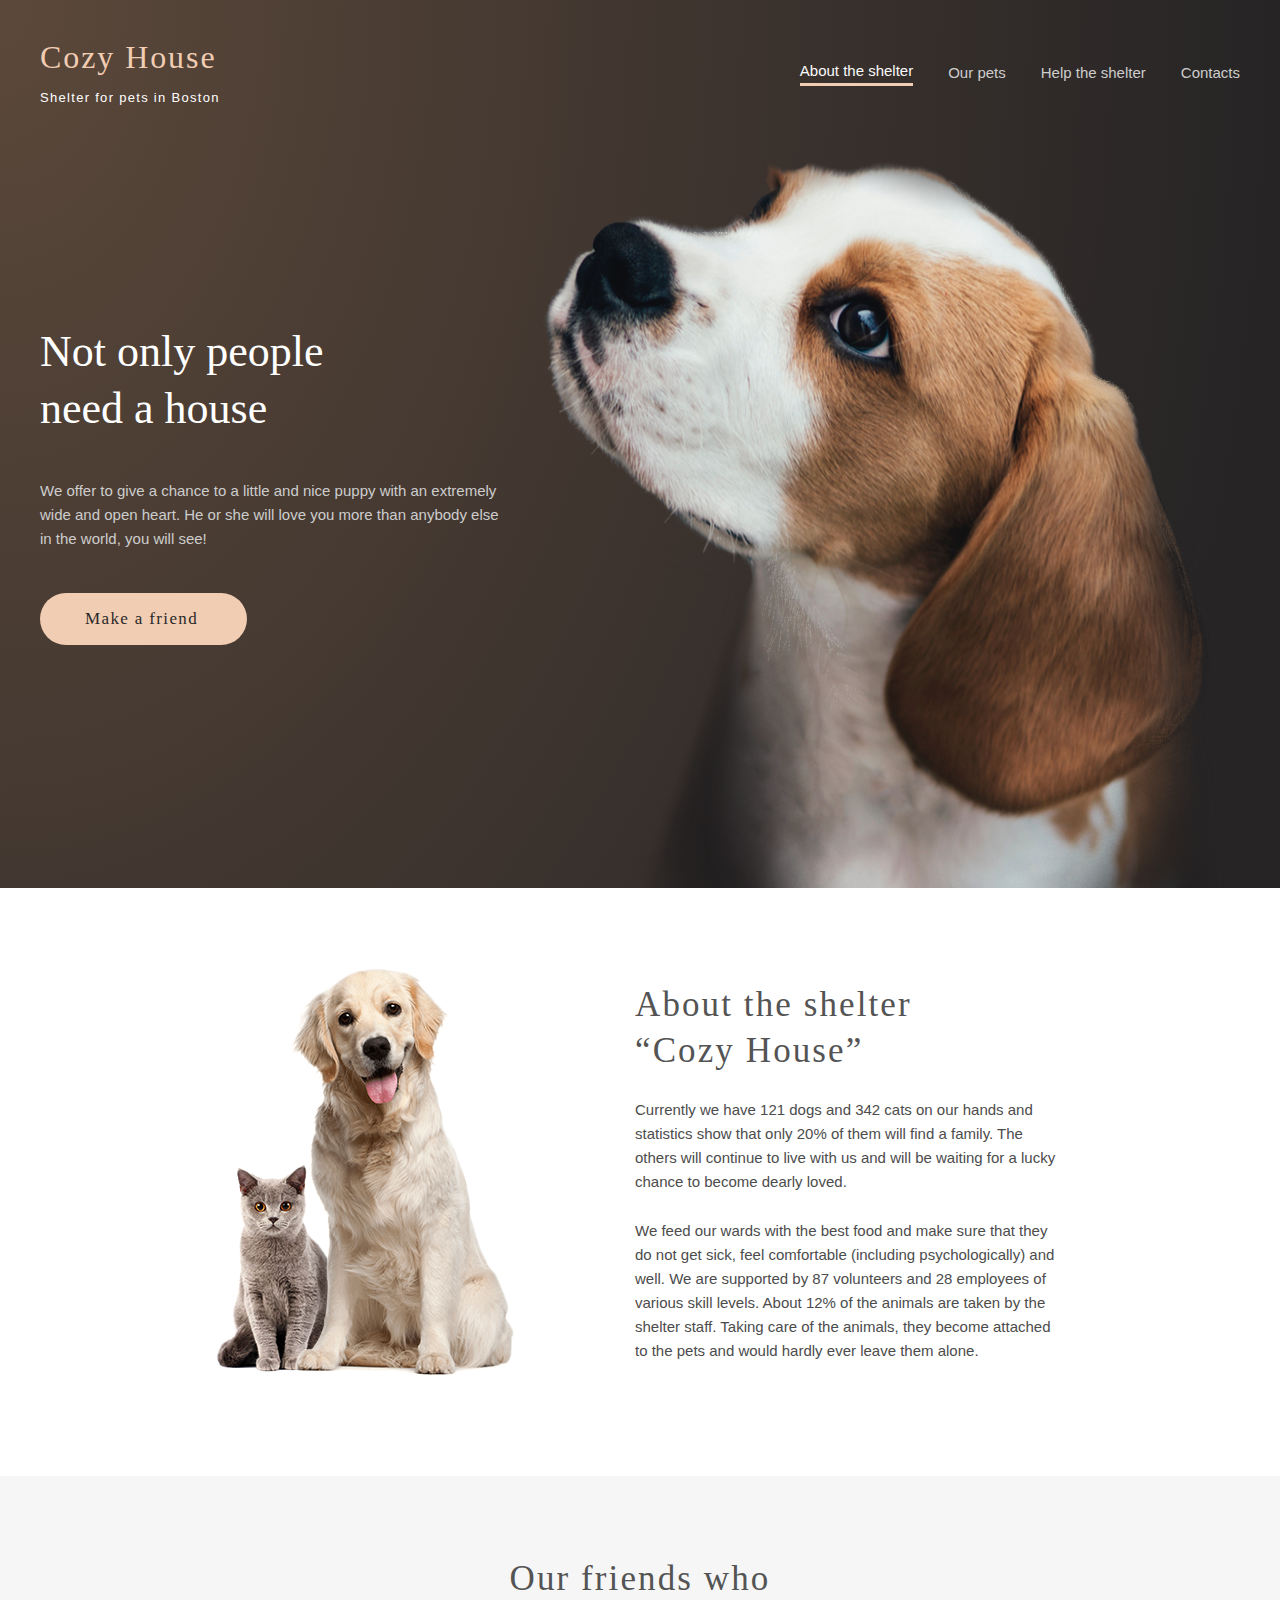
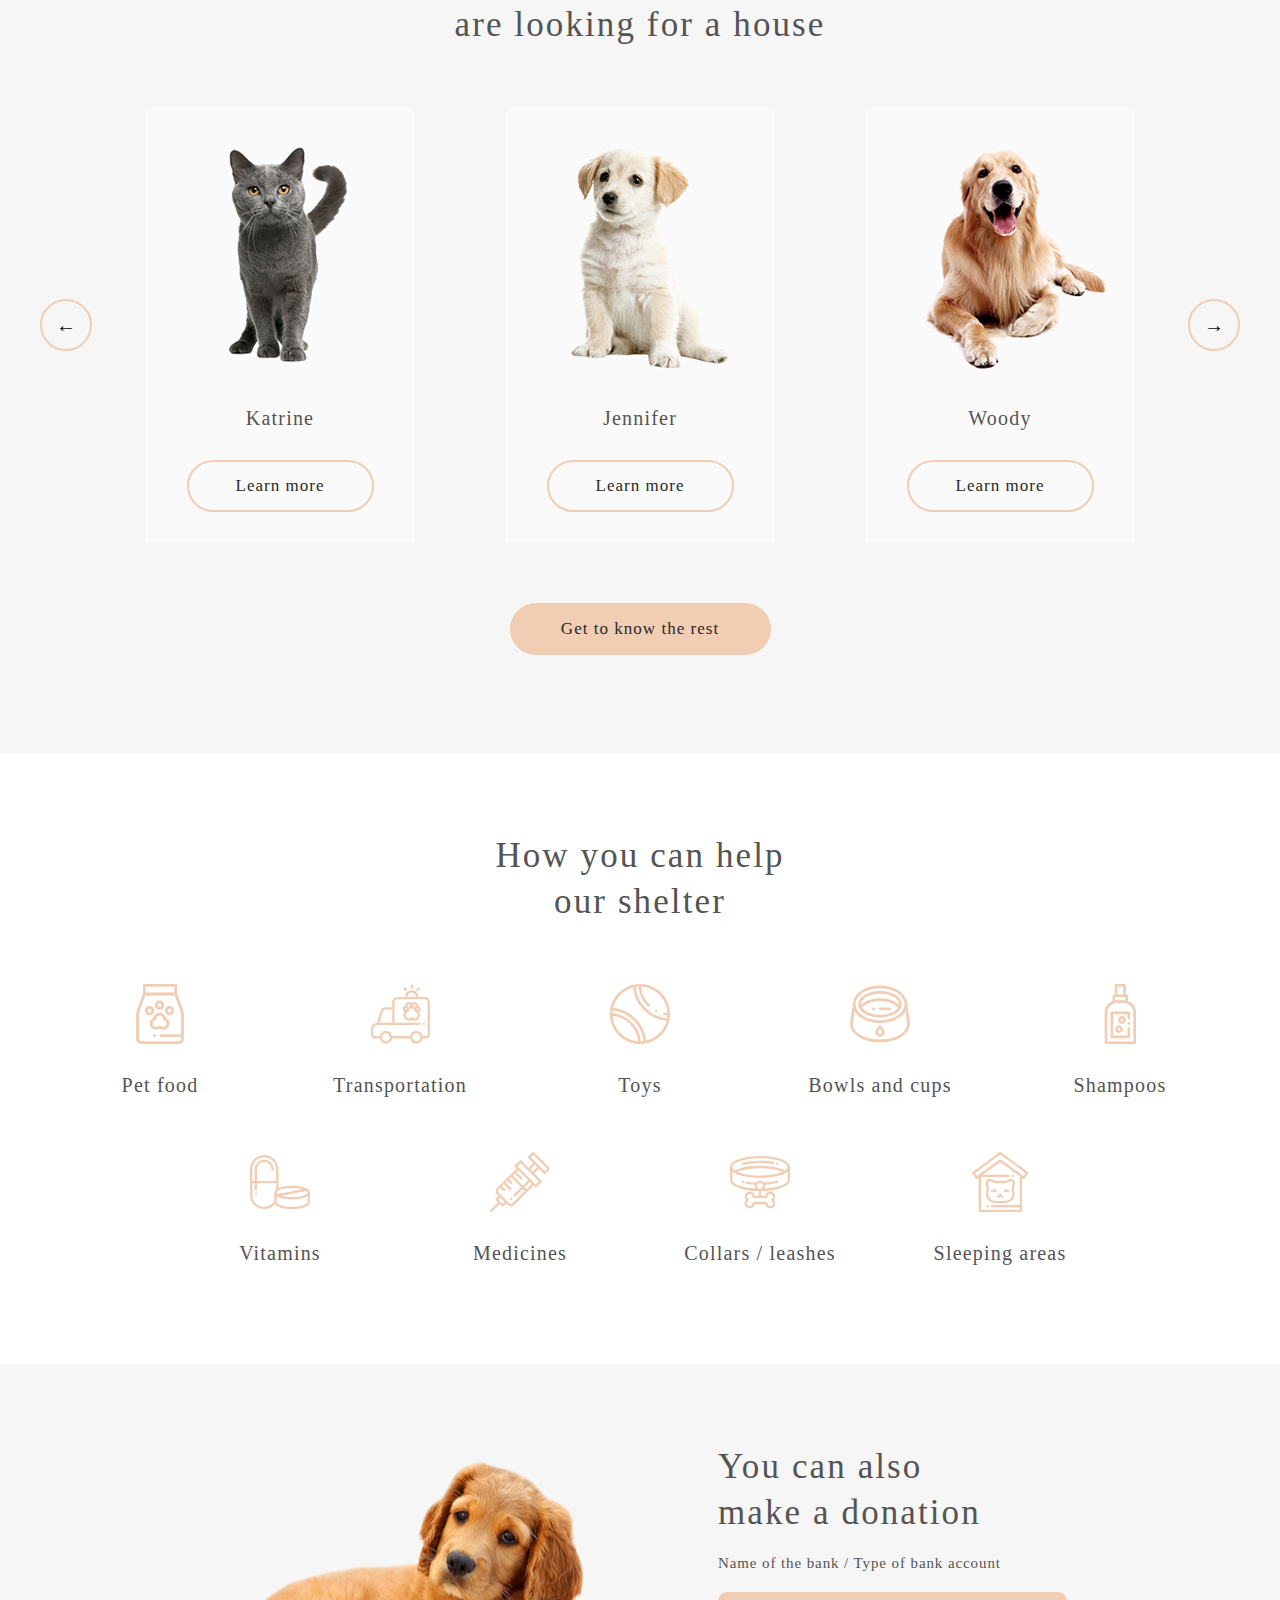
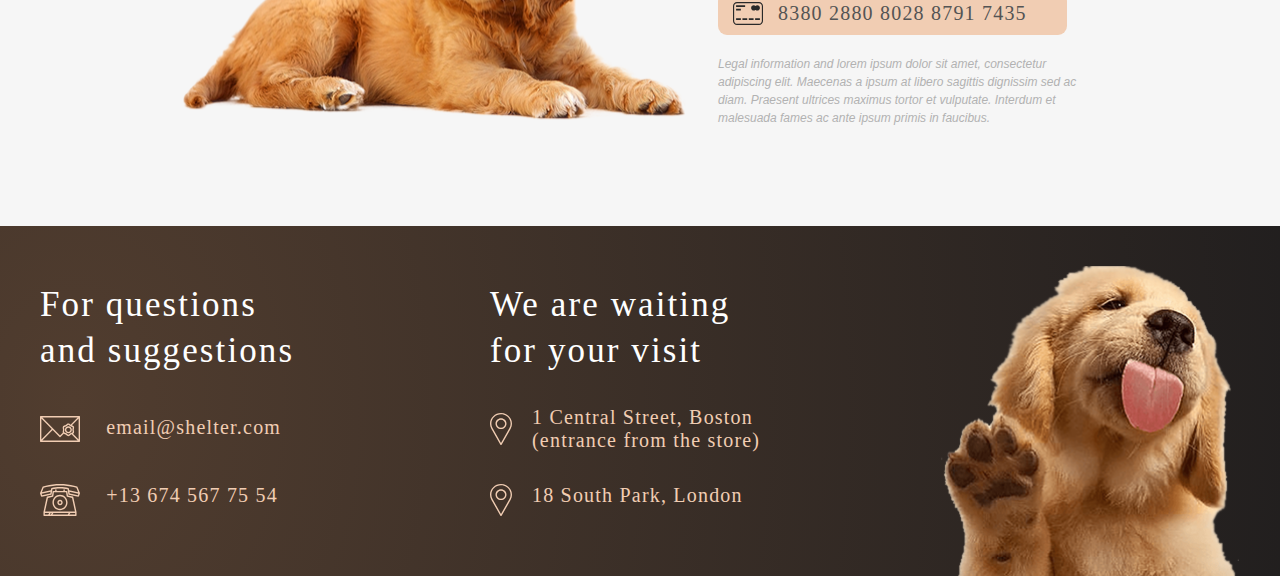
==== shelter/pages/main/index.html @ c286dc59 "init: start shelter task" ====
<!DOCTYPE html>
<html lang="en">
<head>
    <meta charset="UTF-8">
    <meta http-equiv="X-UA-Compatible" content="IE=edge">
    <meta name="viewport" content="width=device-width, initial-scale=1.0">
    <link rel="stylesheet" href="style.css">
    <title>Cozy House</title>
</head>
<body>
    <header>
        <div class="wrapper">
            <div id="logo">
                <h1>Cozy House</h1>
                <sub>Shelter for pets in Boston</sub>
            </div>
            <nav>
                <a href="#">About the shelter</a>
                <a href="../ourpets/index.html">Our pets</a>
                <a href="#helping">Help the shelter</a>
                <a href="#footer">Contacts</a>
            </nav>
        </div>
    </header>
    <main>
        
            <article class="start-screen"><div class="wrapper">
                <div class="info">
                    <h2>Not only people need a house</h2>
                    <p>We offer to give a chance to a little and nice puppy with an extremely wide and open heart. 
                        He or she will love you more than anybody else in the world, you will see!</p>
                    <a href="#our-friends"><button >Make a friend</button></a>
                </div>
                <img src="../../assets/img/start-screen-puppy.svg" alt="puppy" width="698" height="728">
            </div>
            </article>

            <article class="about">
                <div class="wrapper">
                    <img src="../../assets/img/about-pets.svg" alt="" width="300" height="408">
                    <div class="info">
                        
                        <h2>About the shelter “Cozy House”</h2>
                        <p>Currently we have 121 dogs and 342 cats on our hands and statistics show that only 20% of them will find a family.
                        The others will continue to live with us and will be waiting for a lucky chance to become dearly loved.
                        </p>
                        <p>We feed our wards with the best food and make sure that they do not get sick, feel comfortable 
                            (including psychologically) and well. We are supported by 87 volunteers and 28 employees of various skill levels.
                            About 12% of the animals are taken by the shelter staff. 
                            Taking care of the animals, they become attached to the pets and would hardly ever leave them alone.
                        </p>
                    </div>
                </div>
            </article>

            <article class="pets" id="our-friends">
                <div class="wrapper">
                    <h2>Our friends who </br> are looking for a house</h2>
                    <div class="slider">
                        <div class="arrow">
                            &#8592;
                        </div>
                        <div class="cards">
                            <figure>
                                <img src="../../assets/img/pets-katrine.svg" alt="" width="270" height="270">
                                <figcaption>
                                    Katrine
                                    
                                </figcaption>
                                <button>Learn more</button>
                            </figure>
                            <figure>
                                <img src="../../assets/img/pets-jennifer.svg" alt="" width="270" height="270">
                                <figcaption>
                                    Jennifer
                                    
                                </figcaption>
                                <button>Learn more</button>
                            </figure>
                            <figure>
                                <img src="../../assets/img/pets-woody.svg" alt="" width="270" height="270">
                                <figcaption>
                                    Woody
                                   
                                </figcaption>
                                <button>Learn more</button>
                            </figure>
                        </div>
                        <div class="arrow">
                            &#8594;
                        </div>
                    </div>
                    <a href="../ourpets/index.html"> <button id="pets-button">Get to know the rest</button> </a>
                </div>
            </article>

            <article class="help" id="helping">
                <div class="wrapper">
                    <h2>How you can help our shelter</h2>
                    <div class="help-list">
                        <figure>
                            <img src="../../assets/img/Vector.svg" alt="" width="60" height="60">
                            <figcaption>Pet food</figcaption>
                        </figure>
                        <figure>
                            <img src="../../assets/img/transportation.svg" alt="" width="60" height="60">
                            <figcaption>Transportation</figcaption>
                        </figure>
                        <figure>
                            <img src="../../assets/img/toys.svg" alt="" width="60" height="60">
                            <figcaption>Toys</figcaption>
                        </figure>
                        <figure>
                            <img src="../../assets/img/bowls-and-cups.svg" alt="" width="60" height="60">
                            <figcaption>Bowls and cups</figcaption>
                        </figure>
                        <figure>
                            <img src="../../assets/img/shampoos.svg" alt="" width="60" height="60">
                            <figcaption>Shampoos</figcaption>
                        </figure>
                        <figure>
                            <img src="../../assets/img/icon-vitamins.svg" alt="" width="60" height="60">
                            <figcaption>Vitamins</figcaption>
                        </figure>
                        <figure>
                            <img src="../../assets/img/icon-medicines.svg" alt="" width="60" height="60">
                            <figcaption>Medicines</figcaption>
                        </figure>
                        <figure>
                            <img src="../../assets/img/icon-collars-leashes.svg" alt="" width="60" height="60"> 
                            <figcaption>Collars / leashes</figcaption>
                        </figure>
                        <figure>
                            <img src="../../assets/img/icon-sleeping-area.svg" alt="" width="60" height="60">
                            <figcaption>Sleeping areas</figcaption>
                        </figure>
                    </div>
            </div>
            </article>

            <article class="donation">
                <div class="wrapper">
                    <img id="donation-dog" src="../../assets/img/donation-dog.svg" alt="">
                    <div class="info">
                        <h2>You can also </br> make a donation</h2>
                        <p class="card-info">Name of the bank / Type of bank account</p>
                        <p class="card-number"> <img src="../../assets/img/credit-card.svg" alt=""> <a href="#">8380 2880 8028 8791 7435</a></p>
                        <sub>Legal information and lorem ipsum dolor sit amet, consectetur adipiscing elit. 
                             Maecenas a ipsum at libero sagittis dignissim sed ac diam. 
                            Praesent ultrices maximus tortor et vulputate. Interdum et malesuada fames ac ante ipsum primis in faucibus.</sub>
                    </div>
                </div>
            </article>
        
        
    </main>
    <footer id="footer">
        <div class="wrapper">
            <div class="contacts">
                <h2>For questions <br> and suggestions</h2>
                <a class="email" href="mailto:elonmask@gmail.com"><img src="../../assets/img/mail.svg" alt=""> email@shelter.com</a>
                <a class="phone" href="tel:+79218888888"><img src="../../assets/img/phone.svg" alt=""> +13 674 567 75 54</a>
            </div>
            <div class="adress">
                <h2>We are waiting <br> for your visit</h2>
                <a class="adress" href="http://maps.google.com/?q=1200 Pennsylvania Ave SE, Washington, District of Columbia, 20003"><img src="../../assets/img/pin.svg" alt=""> <span> 1 Central Street, Boston (entrance from the store)</span></a>
                <a class="adress" href="http://maps.google.com/?q=1200 Pennsylvania Ave SE, Washington, District of Columbia, 20003"><img src="../../assets/img/pin.svg" alt=""> <span>18 South Park, London</span> </a>
            </div>
            <img id="footer-puppy" src="../../assets/img/footer-puppy.svg" alt="" width="300" height="310" >
        </div>
    </footer>
</body>  
</html>
---- shelter/pages/main/style.css ----
/*Обнуление*/
* {
  padding: 0;
  margin: 0;
  border: 0;
}

*, *:before, *:after {
  -moz-box-sizing: border-box;
  -webkit-box-sizing: border-box;
  box-sizing: border-box;
}

:focus, :active {
  outline: none;
}

a:focus, a:active {
  outline: none;
}

nav, footer, header, aside {
  display: block;
}

html, body {
  height: 100%;
  width: 100%;
  font-size: 100%;
  line-height: 1;
  font-size: 14px;
  -ms-text-size-adjust: 100%;
  -moz-text-size-adjust: 100%;
  -webkit-text-size-adjust: 100%;
  
}
body{
  overflow-x: hidden;
}
input, button, textarea {
  font-family: inherit;
}

input::-ms-clear {
  display: none;
}

button {
  cursor: pointer;
}

button::-moz-focus-inner {
  padding: 0;
  border: 0;
}

a, a:visited {
  text-decoration: none;
}

a:hover {
  text-decoration: none;
}

ul li {
  list-style: none;
}

img {
  vertical-align: top;
}

h1, h2, h3, h4, h5, h6 {
  font-size: inherit;
  font-weight: 400;
}

/*--------------------*/
/*/*/

header{
  position: absolute;
  height: 60px;
  margin: 40px 0 0 0;
  padding: 0;
  width: 100%;
  top: 0;

}
.wrapper{
  width: 1200px;
  margin: auto;
}

header .wrapper{
  display: flex;
  flex-direction: row;
  justify-content: space-between;
 
}

#logo{
  display: flex;
  flex-direction: column;
}

#logo h1{
  font-family: 'Georgia';
  font-style: normal;
  font-weight: 400;
  font-size: 32px;
  line-height: 110%;
  display: flex;
  align-items: center;
  letter-spacing: 0.06em;
  color: #F1CDB3;
}
#logo sub{
  font-family: 'Arial';
  font-style: normal;
  font-weight: 400;
  font-size: 13px;
  line-height: 15px;
  display: flex;
  align-items: center;
  letter-spacing: 0.1em;
  color: #FFFFFF;
  margin:15px 0 0 0;
}

nav{
  display: flex;
  flex-direction: row;
  align-items: center;
}
nav a{
  font-family: 'Arial';
  font-style: normal;
  font-weight: 400;
  font-size: 15px;
  line-height: 160%;
  color: #CDCDCD;
  margin-left: 35px;
}
nav a:hover{
  color: #FAFAFA;
  border-bottom: #F1CDB3 3px solid;
}

nav a:first-child{
  color: #FAFAFA;
  border-bottom: #F1CDB3 3px solid;
}

.start-screen{
  background-image: url('./img/start-screen-gradient-background.svg');
  background: url(noise_lines_transparent@2X.png), radial-gradient(100% 215.42% at 0% 0%, #5B483A 0%, #262425 100%) /* warning: gradient uses a rotation that is not supported by CSS and may not behave as expected */, #211F20;

  background-size: cover;
  height: 100%;
  padding-top: 160px;
}
.start-screen .wrapper{

  display: flex;
  flex-direction: row;
  justify-content: space-between;
  flex-wrap: nowrap;
}

.start-screen .info{
  margin-top: 163px;
}

.start-screen .info h2{
  width: 310px;
  font-family: 'Georgia';
  font-size: 44px;
  line-height: 130%;
  display: flex;
  align-items: center;
  color: #FFFFFF;
}

.start-screen .info p{
  width: 460px;
  font-family: 'Arial';
  font-size: 15px;
  line-height: 160%;
  display: flex;
  align-items: center;
  color: #CDCDCD;
  margin: 42px 0;
}
.start-screen .info button{
  display: flex;
  align-items: center;
  padding: 15px 45px;
  width: 207px;
  height: 52px;
  background: #F1CDB3;
  border-radius: 100px;
  font-size: 17px;
  line-height: 130%;
  letter-spacing: 0.08em;
  color: #292929;
}

.start-screen .info button:hover{
  background-color: #FDDCC4;
}
.about{
height: 588px;
}
.about .wrapper{
display: flex;
flex-direction: row;
justify-content: space-between;
}

.about .wrapper img{
margin: 80px 0 0 175px;
}
.about .wrapper .info{
margin: 94px  175px 0 0;
}

.about .wrapper .info h2{
max-width: 370px;
font-family: 'Georgia';
font-size: 35px;
line-height: 130%;
display: flex;
align-items: center;
letter-spacing: 0.06em;
color: #545454;
}

.about .wrapper .info p{
max-width: 430px;
font-family: 'Arial';
font-size: 15px;
line-height: 160%;
color: #4C4C4C;
margin: 25px 0;
font-style: normal;
font-weight: 400;
}

.pets{
height: 877px;
background: #F6F6F6;
}
.pets .wrapper{
display: flex;
flex-direction: column;
align-items: center;
}
.pets .wrapper h2{
  font-family: 'Georgia';
  font-size: 35px;
  line-height: 130%;
  text-align: center;
  letter-spacing: 0.06em;
  color: #545454;
  max-width: 400px;
  margin: 80px 0 60px 0;
}

.slider{
  width: 100%;
  display: flex;
  flex-direction: row;
  align-items: center;
  justify-content: space-between;
}
.cards{
  display: flex;
  flex-direction: row;
  align-items: center;
  justify-content: space-between;
  width: 990px;
}
.cards figure{
  width: 270px;
  height: 436px;

  display: flex;
  flex-direction: column;
  align-items: center;
  background-color: #FAFAFA;
  border-radius: 9px 9px 0px 0px;
}

.cards figure:hover > button{
  cursor: pointer;
  background-color: #FDDCC4;
}
.cards figure:hover{
  cursor: pointer;
}
.cards figure figcaption{
  font-family: 'Georgia';
  font-size: 20px;
  line-height: 23px;
  color: #545454;
  margin: 30px 0;
  letter-spacing: 0.06em;
}

.cards figure button{
  width: 187px;
  height: 52px;
  border: 2px solid #F1CDB3;
  border-radius: 26px;
  background-color: #FAFAFA;
  font-family: 'Georgia';
  font-size: 17px;
  line-height: 130%;
  color: #292929;
  letter-spacing: 0.06em;
}

.slider .arrow{
  display: flex;
  align-items: center;
  justify-content: center;
  width: 52px;
  height: 52px;
  border: 2px solid #F1CDB3;
  box-sizing: border-box;
  border-radius: 50%;
  font-size: 20px;
  font-weight: 800;
}

.slider .arrow:hover{
  cursor: pointer;
  background-color: #F1CDB3;
}
#pets-button{
font-family: 'Georgia';
font-size: 17px;
line-height: 130%;
color: #292929;
display: flex;
align-items: center;
justify-content: center;
width: 261px;
height: 52px;
background: #F1CDB3;
border-radius: 100px;
margin-top: 60px;
letter-spacing: 0.06em;
}
#pets-button:hover{
  background-color: #FDDCC4;
}
.help{
height: 611px;
}

.help .wrapper{
  display: flex;
  flex-direction: column;
  align-items: center;
}
.help .wrapper h2{
  width: 310px;
  font-family: 'Georgia';
  font-size: 35px;
  line-height: 130%;
  color: #545454;
  text-align: center;
  letter-spacing: 0.06em;
  margin: 80px 0 60px 0;
}

.help .wrapper .help-list{
  display: flex;
  flex-direction: row;
  flex-wrap: wrap;
  justify-content: center;
  width: 100%;
}
.help figure{
  width: 240px;
  font-family: 'Georgia';
  font-size: 20px;
  line-height: 115%;
  display: flex;
  flex-direction: column;
  align-items: center;
  justify-content: center;
  color: #545454;
  margin-bottom: 55px;
}
.help figcaption{
  margin-top: 30px;
  letter-spacing: 0.06em;
}


.donation{
  height: 462px;
  background: #F6F6F6;
  padding: 0 0 100px 0;
}
.donation .wrapper{
  display: flex;
  flex-direction: row;
}

#donation-dog{
  margin: 90px 30px 0 143px
}

.donation .info{
  max-width: 380px;
  margin: 80px 0 0 0 ;
  
}

.donation .info h2{
  font-family: 'Georgia';
  font-size: 35px;
  line-height: 130%;
  color: #545454;
  letter-spacing: 0.06em;
}
.donation .info .card-info{
  font-family: 'Georgia';
  font-size: 15px;
  line-height: 110%;
  color: #545454;
  margin: 20px 0;
  letter-spacing: 0.06em;
  }

.donation .card-number{
  display: flex;
  flex-direction: row;
  align-items: center;
  width: 349px;
  height: 43px;
  background: #F1CDB3;
  border-radius: 9px;
  font-family: 'Georgia';
  font-size: 20px;
  line-height: 115%;
  color: #545454;
  margin: 0 0 20px 0;
  letter-spacing: 0.06em;
}

.donation .card-number img{
  margin: 0 15px;
}
.donation .card-number a{
  color: #545454;
}
.donation .info sub{
  width: 380px;
  height: 72px;
  font-family: 'Arial';
  font-style: italic;
  font-size: 12px;
  line-height: 18px;
  display: flex;
  align-items: center;
  color: #B2B2B2;
}

footer{
  width: 100%;
  height: 350px;
  background-image: url('./img/start-screen-gradient-background.svg');
  background-position: center;
  background-size: cover;
  background: url(noise_lines_transparent@2X.png), radial-gradient(110.67% 538.64% at 5.73% 50%, #513D2F 0%, #1A1A1C 100%) , #211F20;
 
}

footer .wrapper{
  display: flex;
  flex-direction: row;
  justify-content: space-between;
  height: 100%;
}
footer .wrapper div{
  display: flex;
  flex-direction: column;
  justify-content: space-between;
  height: 234px;
  width: 300px;
  margin: 56px 0 0 0;
}

footer h2{
  font-family: 'Georgia';
  font-size: 35px;
  line-height: 130%;
  color: #FFFFFF;
  letter-spacing: 0.06em;
}
footer #footer-puppy{
  margin-top: 40px;
}

footer a{
  font-family: 'Georgia';
  font-size: 20px;
  line-height: 115%;
  color: #F1CDB3;
  letter-spacing: 0.06em;
}
footer .adress{
  display: flex;
  flex-direction: row;
}

footer a img{
  margin-right: 20px;
}
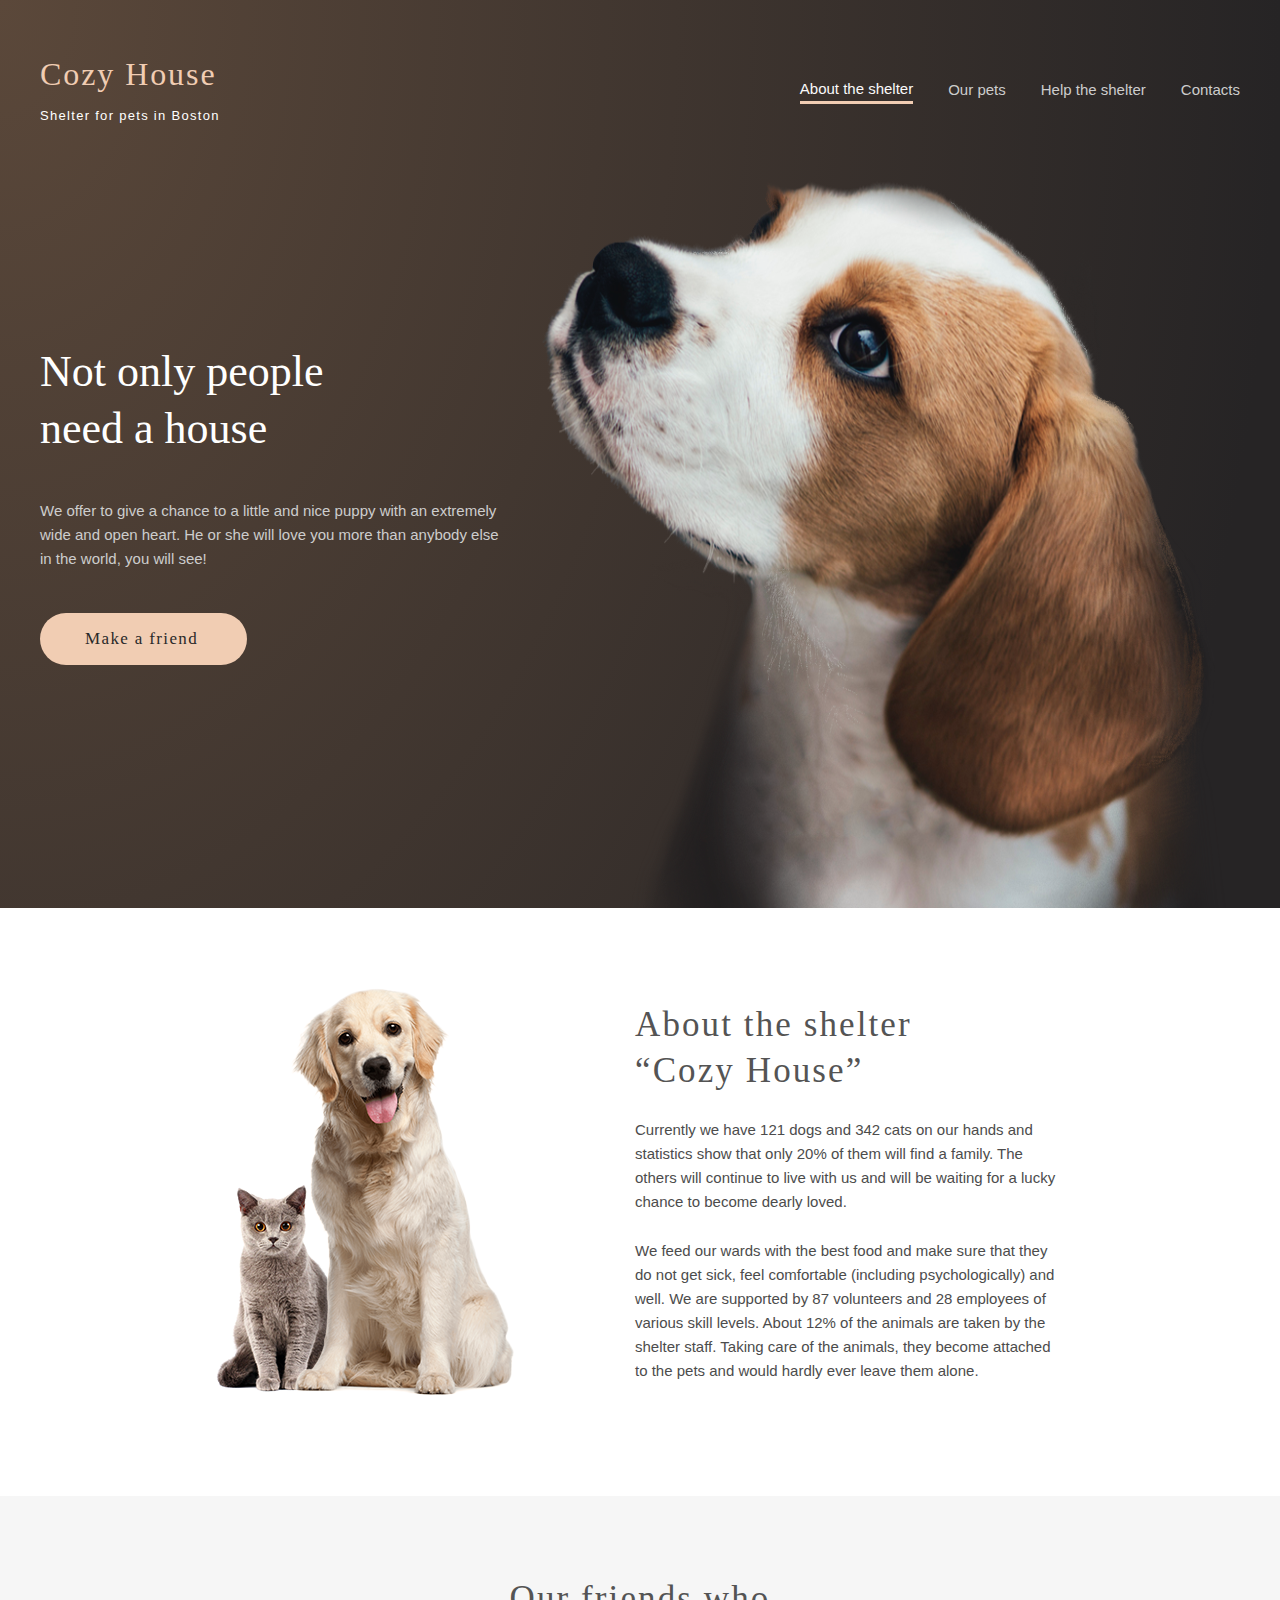
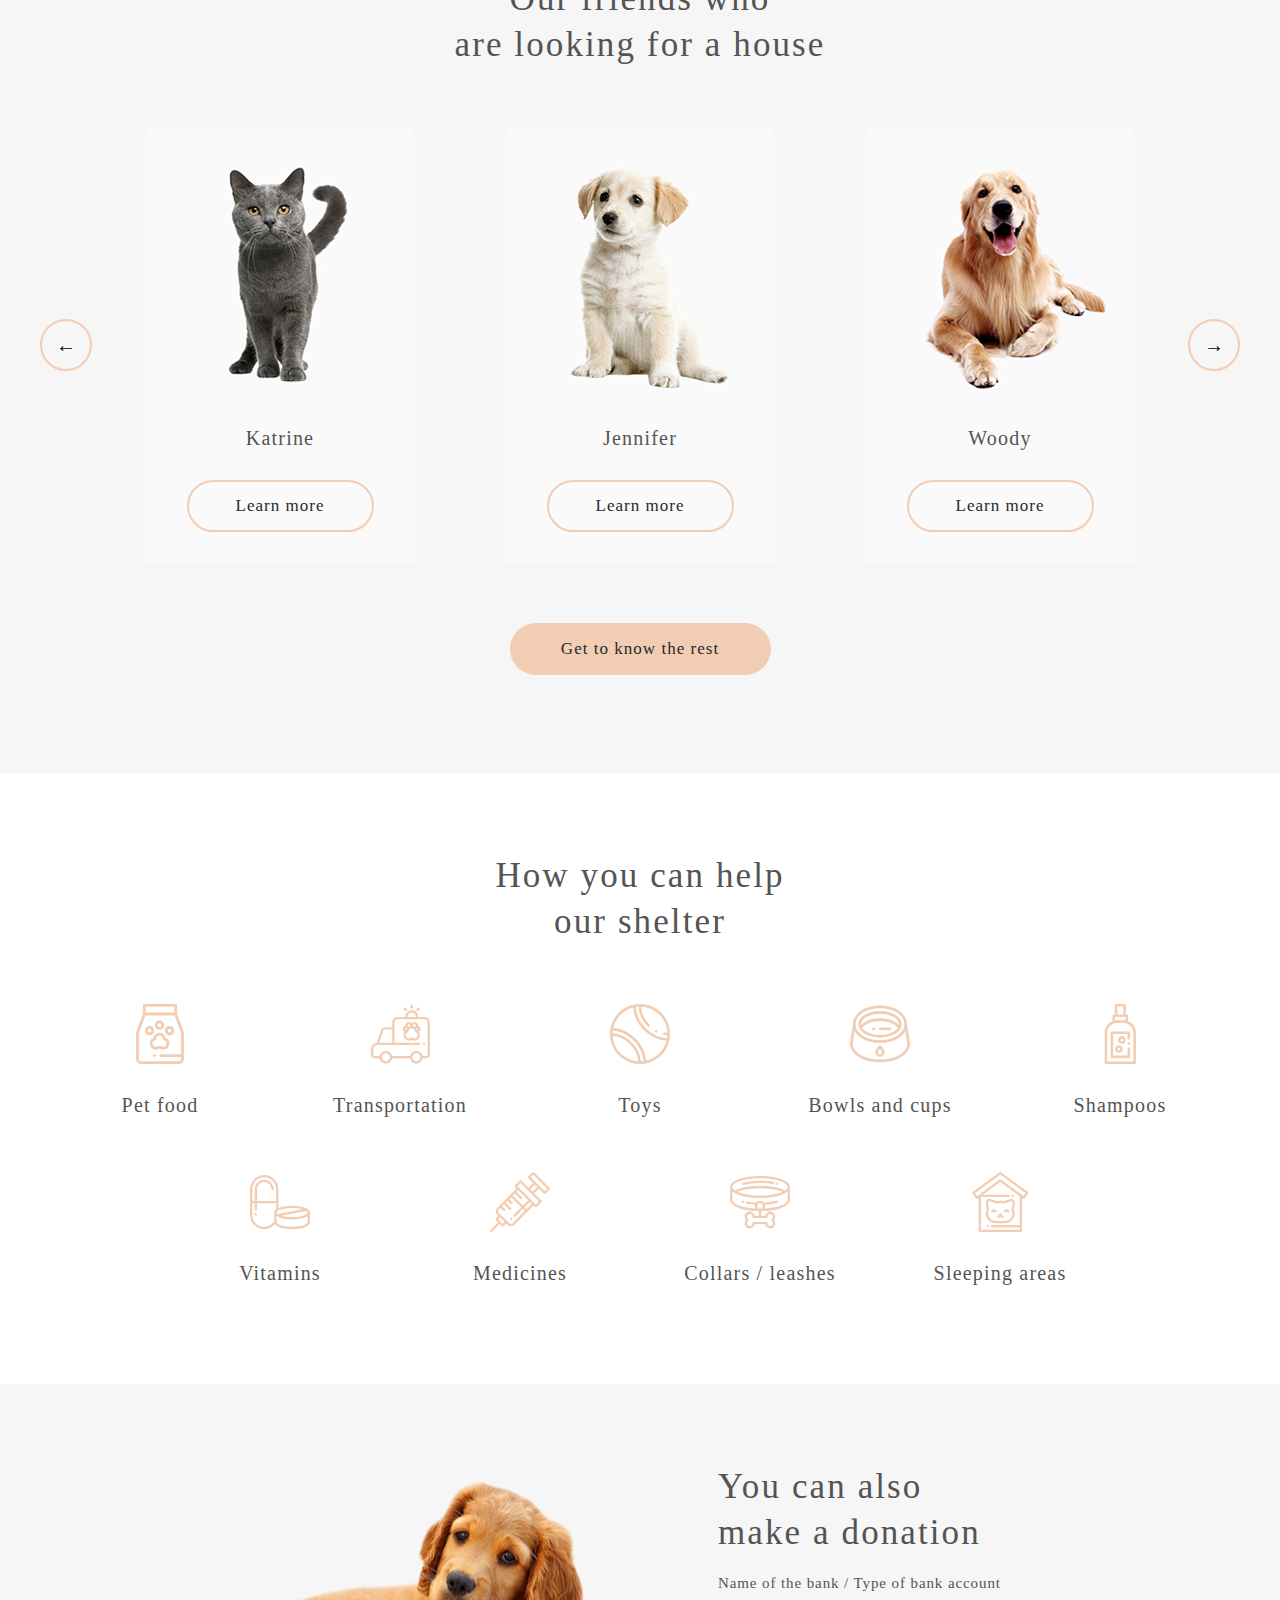
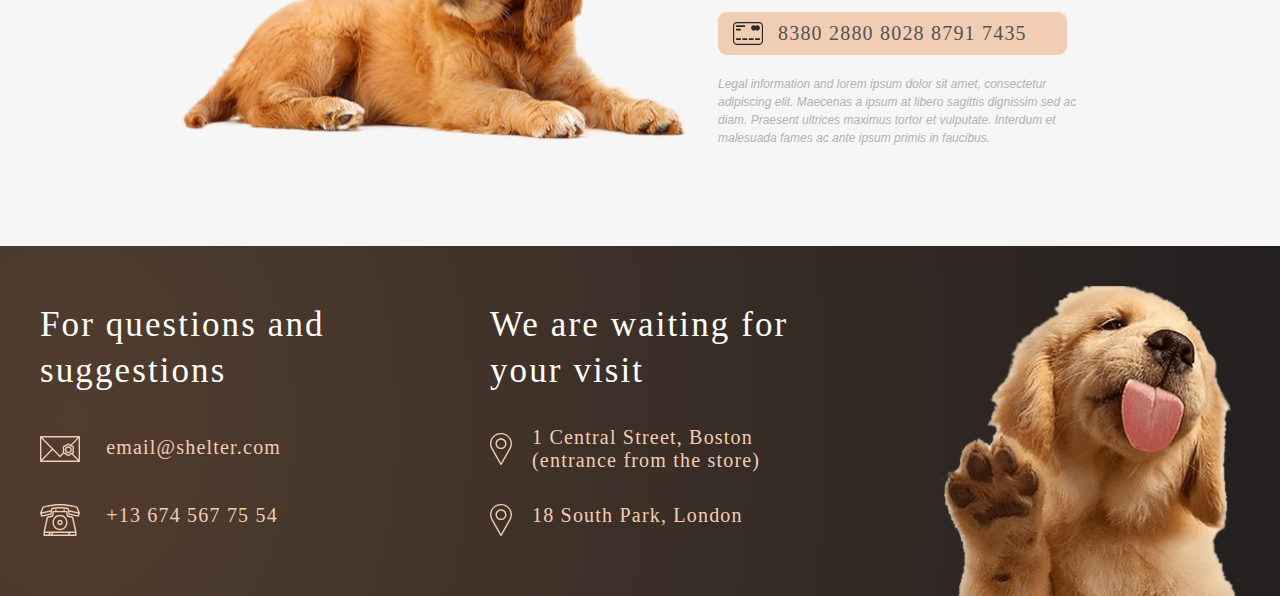
==== commit 3f5d03e7: "fix: fix folder system" ====
--- a/shelter/pages/main/index.html
+++ b/shelter/pages/main/index.html
@@ -1,173 +1,183 @@
 <!DOCTYPE html>
 <html lang="en">
+
 <head>
     <meta charset="UTF-8">
     <meta http-equiv="X-UA-Compatible" content="IE=edge">
     <meta name="viewport" content="width=device-width, initial-scale=1.0">
-    <link rel="stylesheet" href="style.css">
+    <link rel="stylesheet" href="../../assets/css/style.min.css">
     <title>Cozy House</title>
 </head>
 <body>
+
     <header>
-        <div class="wrapper">
-            <div id="logo">
+    <div class="wrapper">
+        <a href="index.html">
+            <div id="logo" >
                 <h1>Cozy House</h1>
                 <sub>Shelter for pets in Boston</sub>
             </div>
-            <nav>
-                <a href="#">About the shelter</a>
-                <a href="../ourpets/index.html">Our pets</a>
-                <a href="#helping">Help the shelter</a>
-                <a href="#footer">Contacts</a>
-            </nav>
+        </a>
+        <nav class="navbar">
+            <a class="nav-link" href="index.html">About the shelter</a>
+            <a class="nav-link" href="../ourpets/ourpets.html">Our pets</a>
+            <a class="nav-link" href="index.html#helping">Help the shelter</a>
+            <a class="nav-link" href="index.html#footer">Contacts</a>
+        </nav>
+        <div class="menu-btn">
+            <span></span>
+            <span></span>
+            <span></span>
         </div>
-    </header>
+    </div>
+</header>
     <main>
         
-            <article class="start-screen"><div class="wrapper">
-                <div class="info">
-                    <h2>Not only people need a house</h2>
-                    <p>We offer to give a chance to a little and nice puppy with an extremely wide and open heart. 
-                        He or she will love you more than anybody else in the world, you will see!</p>
-                    <a href="#our-friends"><button >Make a friend</button></a>
+    <article class="start-screen"><div class="wrapper">
+        <div class="info">
+            <h2>Not only people need a house</h2>
+            <p>We offer to give a chance to a little and nice puppy with an extremely wide and open heart. 
+                He or she will love you more than anybody else in the world, you will see!</p>
+            <a href="#our-friends"><button >Make a friend</button></a>
+        </div>
+        <img src="../../assets/files/img/start-screen-puppy.svg" alt="puppy" width="698" height="728">
+    </div>
+    </article>
+
+    <article class="about">
+        <div class="wrapper">
+            <img src="../../assets/files/img/about-pets.svg" alt="" width="300" height="408">
+            <div class="info">
+                
+                <h2>About the shelter “Cozy House”</h2>
+                <p>Currently we have 121 dogs and 342 cats on our hands and statistics show that only 20% of them will find a family.
+                The others will continue to live with us and will be waiting for a lucky chance to become dearly loved.
+                </p>
+                <p>We feed our wards with the best food and make sure that they do not get sick, feel comfortable 
+                    (including psychologically) and well. We are supported by 87 volunteers and 28 employees of various skill levels.
+                    About 12% of the animals are taken by the shelter staff. 
+                    Taking care of the animals, they become attached to the pets and would hardly ever leave them alone.
+                </p>
+            </div>
+        </div>
+    </article>
+
+    <article class="pets" id="our-friends">
+        <div class="wrapper">
+            <h2>Our friends who </br> are looking for a house</h2>
+            <div class="slider">
+                <div class="arrow">
+                    &#8592;
                 </div>
-                <img src="../../assets/img/start-screen-puppy.svg" alt="puppy" width="698" height="728">
+                <div class="cards">
+                    <figure>
+                        <img src="../../assets/files/img/pets-katrine.svg" alt="" width="270" height="270">
+                        <figcaption>
+                            Katrine
+                            
+                        </figcaption>
+                        <button>Learn more</button>
+                    </figure>
+                    <figure>
+                        <img src="../../assets/files/img/pets-jennifer.svg" alt="" width="270" height="270">
+                        <figcaption>
+                            Jennifer
+                            
+                        </figcaption>
+                        <button>Learn more</button>
+                    </figure>
+                    <figure>
+                        <img src="../../assets/files/img/pets-woody.svg" alt="" width="270" height="270">
+                        <figcaption>
+                            Woody
+                           
+                        </figcaption>
+                        <button>Learn more</button>
+                    </figure>
+                </div>
+                <div class="arrow">
+                    &#8594;
+                </div>
             </div>
-            </article>
+            <a href="../ourpets/ourpets.html"> <button id="pets-button">Get to know the rest</button> </a>
+        </div>
+    </article>
 
-            <article class="about">
-                <div class="wrapper">
-                    <img src="../../assets/img/about-pets.svg" alt="" width="300" height="408">
-                    <div class="info">
-                        
-                        <h2>About the shelter “Cozy House”</h2>
-                        <p>Currently we have 121 dogs and 342 cats on our hands and statistics show that only 20% of them will find a family.
-                        The others will continue to live with us and will be waiting for a lucky chance to become dearly loved.
-                        </p>
-                        <p>We feed our wards with the best food and make sure that they do not get sick, feel comfortable 
-                            (including psychologically) and well. We are supported by 87 volunteers and 28 employees of various skill levels.
-                            About 12% of the animals are taken by the shelter staff. 
-                            Taking care of the animals, they become attached to the pets and would hardly ever leave them alone.
-                        </p>
-                    </div>
-                </div>
-            </article>
+    <article class="help" id="helping">
+        <div class="wrapper">
+            <h2>How you can help our shelter</h2>
+            <div class="help-list">
+                <figure>
+                    <img src="../../assets/files/img/Vector.svg" alt="" width="60" height="60">
+                    <figcaption>Pet food</figcaption>
+                </figure>
+                <figure>
+                    <img src="../../assets/files/img/transportation.svg" alt="" width="60" height="60">
+                    <figcaption>Transportation</figcaption>
+                </figure>
+                <figure>
+                    <img src="../../assets/files/img/toys.svg" alt="" width="60" height="60">
+                    <figcaption>Toys</figcaption>
+                </figure>
+                <figure>
+                    <img src="../../assets/files/img/bowls-and-cups.svg" alt="" width="60" height="60">
+                    <figcaption>Bowls and cups</figcaption>
+                </figure>
+                <figure>
+                    <img src="../../assets/files/img/shampoos.svg" alt="" width="60" height="60">
+                    <figcaption>Shampoos</figcaption>
+                </figure>
+                <figure>
+                    <img src="../../assets/files/img/icon-vitamins.svg" alt="" width="60" height="60">
+                    <figcaption>Vitamins</figcaption>
+                </figure>
+                <figure>
+                    <img src="../../assets/files/img/icon-medicines.svg" alt="" width="60" height="60">
+                    <figcaption>Medicines</figcaption>
+                </figure>
+                <figure>
+                    <img src="../../assets/files/img/icon-collars-leashes.svg" alt="" width="60" height="60"> 
+                    <figcaption>Collars / leashes</figcaption>
+                </figure>
+                <figure>
+                    <img src="../../assets/files/img/icon-sleeping-area.svg" alt="" width="60" height="60">
+                    <figcaption>Sleeping areas</figcaption>
+                </figure>
+            </div>
+    </div>
+    </article>
 
-            <article class="pets" id="our-friends">
-                <div class="wrapper">
-                    <h2>Our friends who </br> are looking for a house</h2>
-                    <div class="slider">
-                        <div class="arrow">
-                            &#8592;
-                        </div>
-                        <div class="cards">
-                            <figure>
-                                <img src="../../assets/img/pets-katrine.svg" alt="" width="270" height="270">
-                                <figcaption>
-                                    Katrine
-                                    
-                                </figcaption>
-                                <button>Learn more</button>
-                            </figure>
-                            <figure>
-                                <img src="../../assets/img/pets-jennifer.svg" alt="" width="270" height="270">
-                                <figcaption>
-                                    Jennifer
-                                    
-                                </figcaption>
-                                <button>Learn more</button>
-                            </figure>
-                            <figure>
-                                <img src="../../assets/img/pets-woody.svg" alt="" width="270" height="270">
-                                <figcaption>
-                                    Woody
-                                   
-                                </figcaption>
-                                <button>Learn more</button>
-                            </figure>
-                        </div>
-                        <div class="arrow">
-                            &#8594;
-                        </div>
-                    </div>
-                    <a href="../ourpets/index.html"> <button id="pets-button">Get to know the rest</button> </a>
-                </div>
-            </article>
+    <article class="donation">
+        <div class="wrapper">
+            <img id="donation-dog" src="../../assets/files/img/donation-dog.svg" alt="">
+            <div class="info">
+                <h2>You can also </br> make a donation</h2>
+                <p class="card-info">Name of the bank / Type of bank account</p>
+                <p class="card-number"> <img src="../../assets/files/img/credit-card.svg" alt=""> <a href="#">8380 2880 8028 8791 7435</a></p>
+                <sub>Legal information and lorem ipsum dolor sit amet, consectetur adipiscing elit. 
+                     Maecenas a ipsum at libero sagittis dignissim sed ac diam. 
+                    Praesent ultrices maximus tortor et vulputate. Interdum et malesuada fames ac ante ipsum primis in faucibus.</sub>
+            </div>
+        </div>
+    </article>
 
-            <article class="help" id="helping">
-                <div class="wrapper">
-                    <h2>How you can help our shelter</h2>
-                    <div class="help-list">
-                        <figure>
-                            <img src="../../assets/img/Vector.svg" alt="" width="60" height="60">
-                            <figcaption>Pet food</figcaption>
-                        </figure>
-                        <figure>
-                            <img src="../../assets/img/transportation.svg" alt="" width="60" height="60">
-                            <figcaption>Transportation</figcaption>
-                        </figure>
-                        <figure>
-                            <img src="../../assets/img/toys.svg" alt="" width="60" height="60">
-                            <figcaption>Toys</figcaption>
-                        </figure>
-                        <figure>
-                            <img src="../../assets/img/bowls-and-cups.svg" alt="" width="60" height="60">
-                            <figcaption>Bowls and cups</figcaption>
-                        </figure>
-                        <figure>
-                            <img src="../../assets/img/shampoos.svg" alt="" width="60" height="60">
-                            <figcaption>Shampoos</figcaption>
-                        </figure>
-                        <figure>
-                            <img src="../../assets/img/icon-vitamins.svg" alt="" width="60" height="60">
-                            <figcaption>Vitamins</figcaption>
-                        </figure>
-                        <figure>
-                            <img src="../../assets/img/icon-medicines.svg" alt="" width="60" height="60">
-                            <figcaption>Medicines</figcaption>
-                        </figure>
-                        <figure>
-                            <img src="../../assets/img/icon-collars-leashes.svg" alt="" width="60" height="60"> 
-                            <figcaption>Collars / leashes</figcaption>
-                        </figure>
-                        <figure>
-                            <img src="../../assets/img/icon-sleeping-area.svg" alt="" width="60" height="60">
-                            <figcaption>Sleeping areas</figcaption>
-                        </figure>
-                    </div>
-            </div>
-            </article>
 
-            <article class="donation">
-                <div class="wrapper">
-                    <img id="donation-dog" src="../../assets/img/donation-dog.svg" alt="">
-                    <div class="info">
-                        <h2>You can also </br> make a donation</h2>
-                        <p class="card-info">Name of the bank / Type of bank account</p>
-                        <p class="card-number"> <img src="../../assets/img/credit-card.svg" alt=""> <a href="#">8380 2880 8028 8791 7435</a></p>
-                        <sub>Legal information and lorem ipsum dolor sit amet, consectetur adipiscing elit. 
-                             Maecenas a ipsum at libero sagittis dignissim sed ac diam. 
-                            Praesent ultrices maximus tortor et vulputate. Interdum et malesuada fames ac ante ipsum primis in faucibus.</sub>
-                    </div>
-                </div>
-            </article>
-        
-        
-    </main>
+</main>
     <footer id="footer">
-        <div class="wrapper">
-            <div class="contacts">
-                <h2>For questions <br> and suggestions</h2>
-                <a class="email" href="mailto:elonmask@gmail.com"><img src="../../assets/img/mail.svg" alt=""> email@shelter.com</a>
-                <a class="phone" href="tel:+79218888888"><img src="../../assets/img/phone.svg" alt=""> +13 674 567 75 54</a>
-            </div>
-            <div class="adress">
-                <h2>We are waiting <br> for your visit</h2>
-                <a class="adress" href="http://maps.google.com/?q=1200 Pennsylvania Ave SE, Washington, District of Columbia, 20003"><img src="../../assets/img/pin.svg" alt=""> <span> 1 Central Street, Boston (entrance from the store)</span></a>
-                <a class="adress" href="http://maps.google.com/?q=1200 Pennsylvania Ave SE, Washington, District of Columbia, 20003"><img src="../../assets/img/pin.svg" alt=""> <span>18 South Park, London</span> </a>
-            </div>
-            <img id="footer-puppy" src="../../assets/img/footer-puppy.svg" alt="" width="300" height="310" >
+    <div class="wrapper">
+        <div class="contacts">
+            <h2>For questions and suggestions</h2>
+            <a class="email" href="mailto:elonmask@gmail.com"><img src="../../assets/files/img/mail.svg" alt=""> email@shelter.com</a>
+            <a class="phone" href="tel:+79218888888"><img src="../../assets/files/img/phone.svg" alt=""> +13 674 567 75 54</a>
         </div>
-    </footer>
-</body>  
+        <div class="adreses">
+            <h2>We are waiting for your visit</h2>
+            <a class="adress" href="http://maps.google.com/?q=1200 Pennsylvania Ave SE, Washington, District of Columbia, 20003" target="_blank"><img src="../../assets/files/img/pin.svg" alt=""> <span> 1 Central Street, Boston (entrance from the store)</span></a>
+            <a class="adress" href="http://maps.google.com/?q=1200 Pennsylvania Ave SE, Washington, District of Columbia, 20003" target="_blank"><img src="../../assets/files/img/pin.svg" alt=""> <span>18 South Park, London</span> </a>
+        </div>
+        <img id="footer-puppy" src="../../assets/files/img/footer-puppy.svg" alt="" width="300" height="310" >
+    </div>
+</footer>
+<script src="../../assets/js/app.min.js"></script>
+</body>
 </html>--- a/shelter/assets/css/style.min.css
+++ b/shelter/assets/css/style.min.css
@@ -0,0 +1,848 @@
+@charset "UTF-8";
+/*Обнуление*/
+* {
+  padding: 0;
+  margin: 0;
+  border: 0;
+}
+
+*, *:before, *:after {
+  -moz-box-sizing: border-box;
+  -webkit-box-sizing: border-box;
+  box-sizing: border-box;
+}
+
+:focus, :active {
+  outline: none;
+}
+
+a:focus, a:active {
+  outline: none;
+}
+
+nav, footer, header, aside {
+  display: block;
+}
+
+html, body {
+  padding: 0;
+  height: 100%;
+  width: 100%;
+  font-size: 100%;
+  line-height: 1;
+  font-size: 14px;
+  -ms-text-size-adjust: 100%;
+  -moz-text-size-adjust: 100%;
+  -webkit-text-size-adjust: 100%;
+}
+
+.active-mobile-menu {
+  overflow: hidden;
+}
+
+input, button, textarea {
+  font-family: inherit;
+}
+
+input::-ms-clear {
+  display: none;
+}
+
+button {
+  cursor: pointer;
+}
+
+button::-moz-focus-inner {
+  padding: 0;
+  border: 0;
+}
+
+a, a:visited {
+  text-decoration: none;
+}
+
+a:hover {
+  text-decoration: none;
+}
+
+ul li {
+  list-style: none;
+}
+
+img {
+  vertical-align: top;
+}
+
+h1, h2, h3, h4, h5, h6 {
+  font-size: inherit;
+  font-weight: 400;
+}
+
+/*--------------------*/
+/*/*/
+.wrapper {
+  width: 1200px;
+  margin: auto;
+}
+
+header {
+  height: 180px;
+  width: 100%;
+  background-size: cover;
+}
+header .wrapper {
+  display: flex;
+  flex-direction: row;
+  justify-content: space-between;
+  height: 100%;
+  align-items: center;
+}
+header .wrapper #logo {
+  display: flex;
+  flex-direction: column;
+}
+header .wrapper #logo h1 {
+  font-family: "Georgia";
+  font-style: normal;
+  font-weight: 400;
+  font-size: 32px;
+  line-height: 110%;
+  display: flex;
+  align-items: center;
+  letter-spacing: 0.06em;
+  color: #F1CDB3;
+}
+header .wrapper #logo sub {
+  font-family: "Arial";
+  font-style: normal;
+  font-weight: 400;
+  font-size: 13px;
+  line-height: 15px;
+  display: flex;
+  align-items: center;
+  letter-spacing: 0.1em;
+  color: #FFFFFF;
+  margin: 15px 0 0 0;
+}
+header .wrapper nav {
+  display: flex;
+  flex-direction: row;
+  align-items: center;
+}
+header .wrapper nav a {
+  font-family: "Arial";
+  font-style: normal;
+  font-weight: 400;
+  font-size: 15px;
+  line-height: 160%;
+  color: #CDCDCD;
+  margin-left: 35px;
+}
+header .wrapper nav a:hover {
+  color: #FAFAFA;
+  border-bottom: #F1CDB3 3px solid;
+}
+header .wrapper nav a:first-child {
+  color: #FAFAFA;
+  border-bottom: #F1CDB3 3px solid;
+}
+header .wrapper .menu-btn {
+  width: 30px;
+  height: 30px;
+  position: relative;
+  z-index: 2;
+  overflow: hidden;
+  margin-left: 43px;
+  z-index: 99;
+  display: none;
+}
+header .wrapper .menu-btn span {
+  width: 30px;
+  height: 2px;
+  position: absolute;
+  top: 50%;
+  left: 50%;
+  transform: translate(-50%, -50%);
+  background-color: #F1CDB3;
+  transition: all 0.5s;
+  z-index: 99;
+}
+header .wrapper .menu-btn span:nth-of-type(2) {
+  top: calc(50% - 10px);
+}
+header .wrapper .menu-btn span:nth-of-type(3) {
+  top: calc(50% + 10px);
+}
+header .wrapper .menu-btn.active > span:nth-of-type(1) {
+  transform: translate(-50%, 0%) rotate(90deg);
+}
+header .wrapper .menu-btn.active > span:nth-of-type(2) {
+  top: 50%;
+  left: calc(50% - 10px);
+  transform: translate(-50%, 0%) rotate(90deg);
+}
+header .wrapper .menu-btn.active > span:nth-of-type(3) {
+  top: 50%;
+  left: calc(50% + 10px);
+  transform: translate(-50%, 0%) rotate(-90deg);
+}
+
+.start-screen {
+  background-image: url("./img/start-screen-gradient-background.svg");
+  background: url(noise_lines_transparent@2X.png), radial-gradient(100% 215.42% at 0% 0%, #5B483A 0%, #262425 100%), #211F20;
+  padding: 180px 0 0 0;
+  margin-top: -180px;
+  background-size: cover;
+}
+.start-screen .wrapper {
+  display: flex;
+  flex-direction: row;
+  justify-content: space-between;
+  flex-wrap: nowrap;
+}
+.start-screen .wrapper .info {
+  margin-top: 163px;
+}
+.start-screen .wrapper .info h2 {
+  width: 310px;
+  font-family: "Georgia";
+  font-size: 44px;
+  line-height: 130%;
+  display: flex;
+  align-items: center;
+  color: #FFFFFF;
+}
+.start-screen .wrapper .info p {
+  width: 460px;
+  font-family: "Arial";
+  font-size: 15px;
+  line-height: 160%;
+  display: flex;
+  align-items: center;
+  color: #CDCDCD;
+  margin: 42px 0;
+}
+.start-screen .wrapper .info button {
+  display: flex;
+  align-items: center;
+  padding: 15px 45px;
+  width: 207px;
+  height: 52px;
+  background: #F1CDB3;
+  border-radius: 100px;
+  font-size: 17px;
+  line-height: 130%;
+  letter-spacing: 0.08em;
+  color: #292929;
+}
+.start-screen .wrapper .info button:hover {
+  background-color: #FDDCC4;
+}
+
+.about {
+  height: 588px;
+}
+.about .wrapper {
+  display: flex;
+  flex-direction: row;
+  justify-content: space-between;
+}
+.about .wrapper img {
+  margin: 80px 0 0 175px;
+}
+.about .wrapper .info {
+  margin: 94px 175px 0 0;
+}
+.about .wrapper .info h2 {
+  max-width: 370px;
+  font-family: "Georgia";
+  font-size: 35px;
+  line-height: 130%;
+  display: flex;
+  align-items: center;
+  letter-spacing: 0.06em;
+  color: #545454;
+}
+.about .wrapper .info p {
+  max-width: 430px;
+  font-family: "Arial";
+  font-size: 15px;
+  line-height: 160%;
+  color: #4C4C4C;
+  margin: 25px 0;
+  font-style: normal;
+  font-weight: 400;
+}
+
+.pets {
+  height: 877px;
+  background: #F6F6F6;
+}
+.pets .wrapper {
+  display: flex;
+  flex-direction: column;
+  align-items: center;
+}
+.pets .wrapper h2 {
+  font-family: "Georgia";
+  font-size: 35px;
+  line-height: 130%;
+  text-align: center;
+  letter-spacing: 0.06em;
+  color: #545454;
+  max-width: 400px;
+  margin: 80px 0 60px 0;
+}
+.pets .wrapper .slider {
+  width: 100%;
+  display: flex;
+  flex-direction: row;
+  align-items: center;
+  justify-content: space-between;
+}
+.pets .wrapper .slider .arrow {
+  display: flex;
+  align-items: center;
+  justify-content: center;
+  width: 52px;
+  height: 52px;
+  border: 2px solid #F1CDB3;
+  box-sizing: border-box;
+  border-radius: 50%;
+  font-size: 20px;
+  font-weight: 800;
+}
+.pets .wrapper .slider .arrow:hover {
+  cursor: pointer;
+  background-color: #F1CDB3;
+}
+.pets .wrapper .slider .cards {
+  display: flex;
+  flex-direction: row;
+  align-items: center;
+  justify-content: space-between;
+  width: 990px;
+}
+.pets .wrapper .slider .cards figure {
+  width: 270px;
+  height: 436px;
+  display: flex;
+  flex-direction: column;
+  align-items: center;
+  background-color: #FAFAFA;
+  border-radius: 9px 9px 0px 0px;
+}
+.pets .wrapper .slider .cards figure:hover > button {
+  cursor: pointer;
+  background-color: #FDDCC4;
+}
+.pets .wrapper .slider .cards figure:hover {
+  cursor: pointer;
+}
+.pets .wrapper .slider .cards figure figcaption {
+  font-family: "Georgia";
+  font-size: 20px;
+  line-height: 23px;
+  color: #545454;
+  margin: 30px 0;
+  letter-spacing: 0.06em;
+}
+.pets .wrapper .slider .cards figure button {
+  width: 187px;
+  height: 52px;
+  border: 2px solid #F1CDB3;
+  border-radius: 26px;
+  background-color: #FAFAFA;
+  font-family: "Georgia";
+  font-size: 17px;
+  line-height: 130%;
+  color: #292929;
+  letter-spacing: 0.06em;
+}
+.pets .wrapper #pets-button {
+  font-family: "Georgia";
+  font-size: 17px;
+  line-height: 130%;
+  color: #292929;
+  display: flex;
+  align-items: center;
+  justify-content: center;
+  width: 261px;
+  height: 52px;
+  background: #F1CDB3;
+  border-radius: 100px;
+  margin-top: 60px;
+  letter-spacing: 0.06em;
+}
+.pets .wrapper #pets-button:hover {
+  background-color: #FDDCC4;
+}
+
+.help {
+  height: 611px;
+}
+.help .wrapper {
+  display: flex;
+  flex-direction: column;
+  align-items: center;
+}
+.help .wrapper h2 {
+  width: 310px;
+  font-family: "Georgia";
+  font-size: 35px;
+  line-height: 130%;
+  color: #545454;
+  text-align: center;
+  letter-spacing: 0.06em;
+  margin: 80px 0 60px 0;
+}
+.help .wrapper .help-list {
+  display: flex;
+  flex-direction: row;
+  flex-wrap: wrap;
+  justify-content: center;
+  width: 100%;
+}
+.help .wrapper figure {
+  width: 240px;
+  font-family: "Georgia";
+  font-size: 20px;
+  line-height: 115%;
+  display: flex;
+  flex-direction: column;
+  align-items: center;
+  justify-content: center;
+  color: #545454;
+  margin-bottom: 55px;
+}
+.help .wrapper figcaption {
+  margin-top: 30px;
+  letter-spacing: 0.06em;
+}
+
+.donation {
+  height: 462px;
+  background: #F6F6F6;
+  padding: 0 0 100px 0;
+}
+.donation .wrapper {
+  display: flex;
+  flex-direction: row;
+}
+.donation .wrapper #donation-dog {
+  margin: 90px 30px 0 143px;
+}
+.donation .wrapper .info {
+  max-width: 380px;
+  margin: 80px 0 0 0;
+}
+.donation .wrapper .info h2 {
+  font-family: "Georgia";
+  font-size: 35px;
+  line-height: 130%;
+  color: #545454;
+  letter-spacing: 0.06em;
+}
+.donation .wrapper .info .card-info {
+  font-family: "Georgia";
+  font-size: 15px;
+  line-height: 110%;
+  color: #545454;
+  margin: 20px 0;
+  letter-spacing: 0.06em;
+}
+.donation .wrapper .info sub {
+  width: 380px;
+  height: 72px;
+  font-family: "Arial";
+  font-style: italic;
+  font-size: 12px;
+  line-height: 18px;
+  display: flex;
+  align-items: center;
+  color: #B2B2B2;
+}
+.donation .wrapper .info .card-number {
+  display: flex;
+  flex-direction: row;
+  align-items: center;
+  width: 349px;
+  height: 43px;
+  background: #F1CDB3;
+  border-radius: 9px;
+  font-family: "Georgia";
+  font-size: 20px;
+  line-height: 115%;
+  color: #545454;
+  margin: 0 0 20px 0;
+  letter-spacing: 0.06em;
+}
+.donation .wrapper .info .card-number:hover {
+  background: #FDDCC4;
+  cursor: pointer;
+}
+.donation .wrapper .info .card-number img {
+  margin: 0 15px;
+}
+.donation .wrapper .info .card-number a {
+  color: #545454;
+}
+
+footer {
+  width: 100%;
+  height: 350px;
+  background-image: url("./img/start-screen-gradient-background.svg");
+  background-position: center;
+  background-size: cover;
+  background: url(noise_lines_transparent@2X.png), radial-gradient(110.67% 538.64% at 5.73% 50%, #513D2F 0%, #1A1A1C 100%), #211F20;
+}
+footer .wrapper {
+  display: flex;
+  flex-direction: row;
+  justify-content: space-between;
+  height: 100%;
+}
+footer .wrapper .contacts {
+  display: flex;
+  flex-direction: column;
+  justify-content: space-between;
+  height: 234px;
+  width: 300px;
+  margin: 56px 0 0 0;
+}
+footer .wrapper .adreses {
+  display: flex;
+  flex-direction: column;
+  justify-content: space-between;
+  height: 234px;
+  width: 300px;
+  margin: 56px 0 0 0;
+}
+footer .wrapper h2 {
+  font-family: "Georgia";
+  font-size: 35px;
+  line-height: 130%;
+  color: #FFFFFF;
+  letter-spacing: 0.06em;
+}
+footer .wrapper a {
+  font-family: "Georgia";
+  font-size: 20px;
+  line-height: 115%;
+  color: #F1CDB3;
+  letter-spacing: 0.06em;
+}
+footer .wrapper .adress {
+  display: flex;
+  flex-direction: row;
+}
+footer .wrapper a img {
+  margin-right: 20px;
+}
+footer .wrapper #footer-puppy {
+  margin-top: 40px;
+}
+
+@media (max-width: 1279px) {
+  .wrapper {
+    max-width: 708px;
+  }
+
+  header {
+    height: 90px;
+    padding-top: 30px;
+  }
+
+  .start-screen {
+    padding-top: 150px;
+    margin-top: -90px;
+  }
+  .start-screen .wrapper {
+    display: flex;
+    flex-direction: column;
+  }
+  .start-screen .wrapper .info {
+    margin: 0 auto;
+  }
+  .start-screen .wrapper .info button {
+    margin: auto;
+  }
+  .start-screen .wrapper img {
+    width: 569px;
+    height: 593px;
+    margin-top: 100px;
+    margin-left: auto;
+  }
+
+  .about {
+    height: 100%;
+  }
+  .about .wrapper {
+    display: flex;
+    flex-direction: column-reverse;
+    justify-content: space-between;
+  }
+  .about .wrapper .info {
+    margin: 80px auto 55px auto;
+  }
+  .about .wrapper img {
+    margin: 0 auto 100px auto;
+  }
+
+  .pets .wrapper .slider .cards figure:first-child {
+    display: none;
+  }
+
+  .pets .wrapper .slider .cards {
+    width: 580px;
+  }
+
+  .help {
+    height: 100%;
+  }
+  .help .wrapper .help-list {
+    width: 100%;
+    margin-bottom: 45px;
+  }
+  .help .wrapper figure {
+    width: 236px;
+  }
+
+  .donation {
+    height: 783px;
+    background: #F6F6F6;
+    padding: 0;
+  }
+  .donation .wrapper {
+    flex-direction: column-reverse;
+  }
+  .donation .wrapper #donation-dog {
+    margin: 0 auto 100px auto;
+  }
+  .donation .wrapper .info {
+    max-width: 380px;
+    margin: 80px auto 60px auto;
+  }
+
+  footer {
+    height: 639px;
+  }
+  footer .wrapper {
+    justify-content: space-around;
+    flex-wrap: wrap;
+  }
+  footer .wrapper #footer-puppy {
+    margin-top: 40px;
+  }
+  footer .wrapper .adreses {
+    margin-top: 30px;
+  }
+  footer .wrapper .contacts {
+    margin-top: 30px;
+    padding-left: 17px;
+  }
+  footer .wrapper #footer-puppy {
+    margin-top: 65px;
+  }
+}
+@media (max-width: 767px) {
+  .wrapper {
+    max-width: 300px;
+  }
+
+  header {
+    height: 90px;
+  }
+
+  header .wrapper {
+    justify-content: space-between;
+  }
+  header .wrapper nav {
+    position: fixed;
+    top: 0;
+    left: 0;
+    width: 100%;
+    height: 100%;
+    padding: 15px;
+    transform: translateX(-100%);
+    transition: transform 0.5s;
+    flex-direction: column;
+    justify-content: center;
+    align-items: center;
+  }
+  header .wrapper nav.active {
+    transform: translateX(0);
+    background-color: #292929;
+  }
+  header .wrapper nav a {
+    font-size: 32px;
+    margin: 20px 0;
+  }
+  header .wrapper .menu-btn {
+    display: block;
+  }
+
+  .start-screen {
+    padding: 210px 0 0 0;
+    margin-top: -150px;
+  }
+  .start-screen .wrapper .info h2 {
+    max-width: 200px;
+    font-size: 25px;
+    line-height: 130%;
+    letter-spacing: 0.06em;
+    text-align: center;
+    margin: auto;
+  }
+  .start-screen .wrapper .info p {
+    max-width: 300px;
+    font-size: 15px;
+    line-height: 160%;
+    text-align: center;
+  }
+  .start-screen .wrapper img {
+    width: 260px;
+    height: 271px;
+  }
+
+  .about .wrapper img {
+    margin-top: 0;
+    margin-bottom: 42px;
+    width: 260px;
+    height: 354px;
+  }
+  .about .wrapper .info {
+    margin-top: 42px;
+    margin-bottom: 20px;
+    max-width: 270px;
+  }
+  .about .wrapper .info h2 {
+    max-width: 250px;
+    margin: auto;
+    font-size: 25px;
+    text-align: center;
+  }
+
+  .pets {
+    height: 100%;
+  }
+  .pets .wrapper h2 {
+    font-size: 25px;
+    margin: 42px 0 42px 0;
+  }
+  .pets .wrapper .slider {
+    justify-content: space-around;
+    flex-wrap: wrap-reverse;
+  }
+  .pets .wrapper .slider .arrow:hover {
+    cursor: pointer;
+    background-color: #F1CDB3;
+  }
+  .pets .wrapper .slider .cards {
+    order: 99;
+    justify-content: center;
+    margin-bottom: 20px;
+  }
+  .pets .wrapper .slider .cards figure:nth-child(2) {
+    display: none;
+  }
+  .pets .wrapper #pets-button {
+    margin: 42px auto;
+  }
+
+  .help .wrapper {
+    display: flex;
+    flex-direction: column;
+    align-items: center;
+  }
+  .help .wrapper h2 {
+    width: 240px;
+    font-size: 25px;
+    margin: 42px 0;
+  }
+  .help .wrapper .help-list {
+    justify-content: flex-start;
+    width: 100%;
+    margin-bottom: 20px;
+  }
+  .help .wrapper figure {
+    width: 150px;
+    margin-top: 0px;
+    margin-bottom: 0;
+  }
+  .help .wrapper figure img {
+    width: 50px;
+    height: 50px;
+  }
+  .help .wrapper figcaption {
+    text-align: center;
+    font-size: 15px;
+    width: 100%;
+    margin: 20px 0;
+  }
+
+  .donation {
+    padding: 0;
+    height: 100%;
+  }
+  .donation .wrapper {
+    flex-direction: column-reverse;
+    align-items: center;
+  }
+  .donation .wrapper #donation-dog {
+    width: 260px;
+    height: 135px;
+    margin: 42px 0;
+  }
+  .donation .wrapper .info {
+    max-width: 300px;
+    margin: 42px 0 0 0;
+    display: flex;
+    flex-direction: column;
+    justify-content: center;
+  }
+  .donation .wrapper .info h2 {
+    font-size: 25px;
+    line-height: 130%;
+    text-align: center;
+  }
+  .donation .wrapper .info .card-info {
+    letter-spacing: normal;
+    text-align: center;
+  }
+  .donation .wrapper .info sub {
+    max-width: 280px;
+    height: 100%;
+    text-align: justify;
+  }
+  .donation .wrapper .info .card-number {
+    width: 280px;
+    font-size: 15px;
+    margin: 0 auto 20px auto;
+  }
+
+  footer {
+    height: 809px;
+  }
+  footer .wrapper h2 {
+    font-size: 25px;
+    text-align: center;
+    width: 280px;
+  }
+  footer .wrapper .contacts {
+    height: 208px;
+  }
+  footer .wrapper .adreses {
+    height: 222px;
+    margin-top: 40px;
+  }
+  footer .wrapper .adreses .adress {
+    margin-top: 0;
+  }
+  footer .wrapper #footer-puppy {
+    width: 260px;
+    height: 269px;
+    margin-top: 40px;
+    margin-bottom: 0;
+  }
+}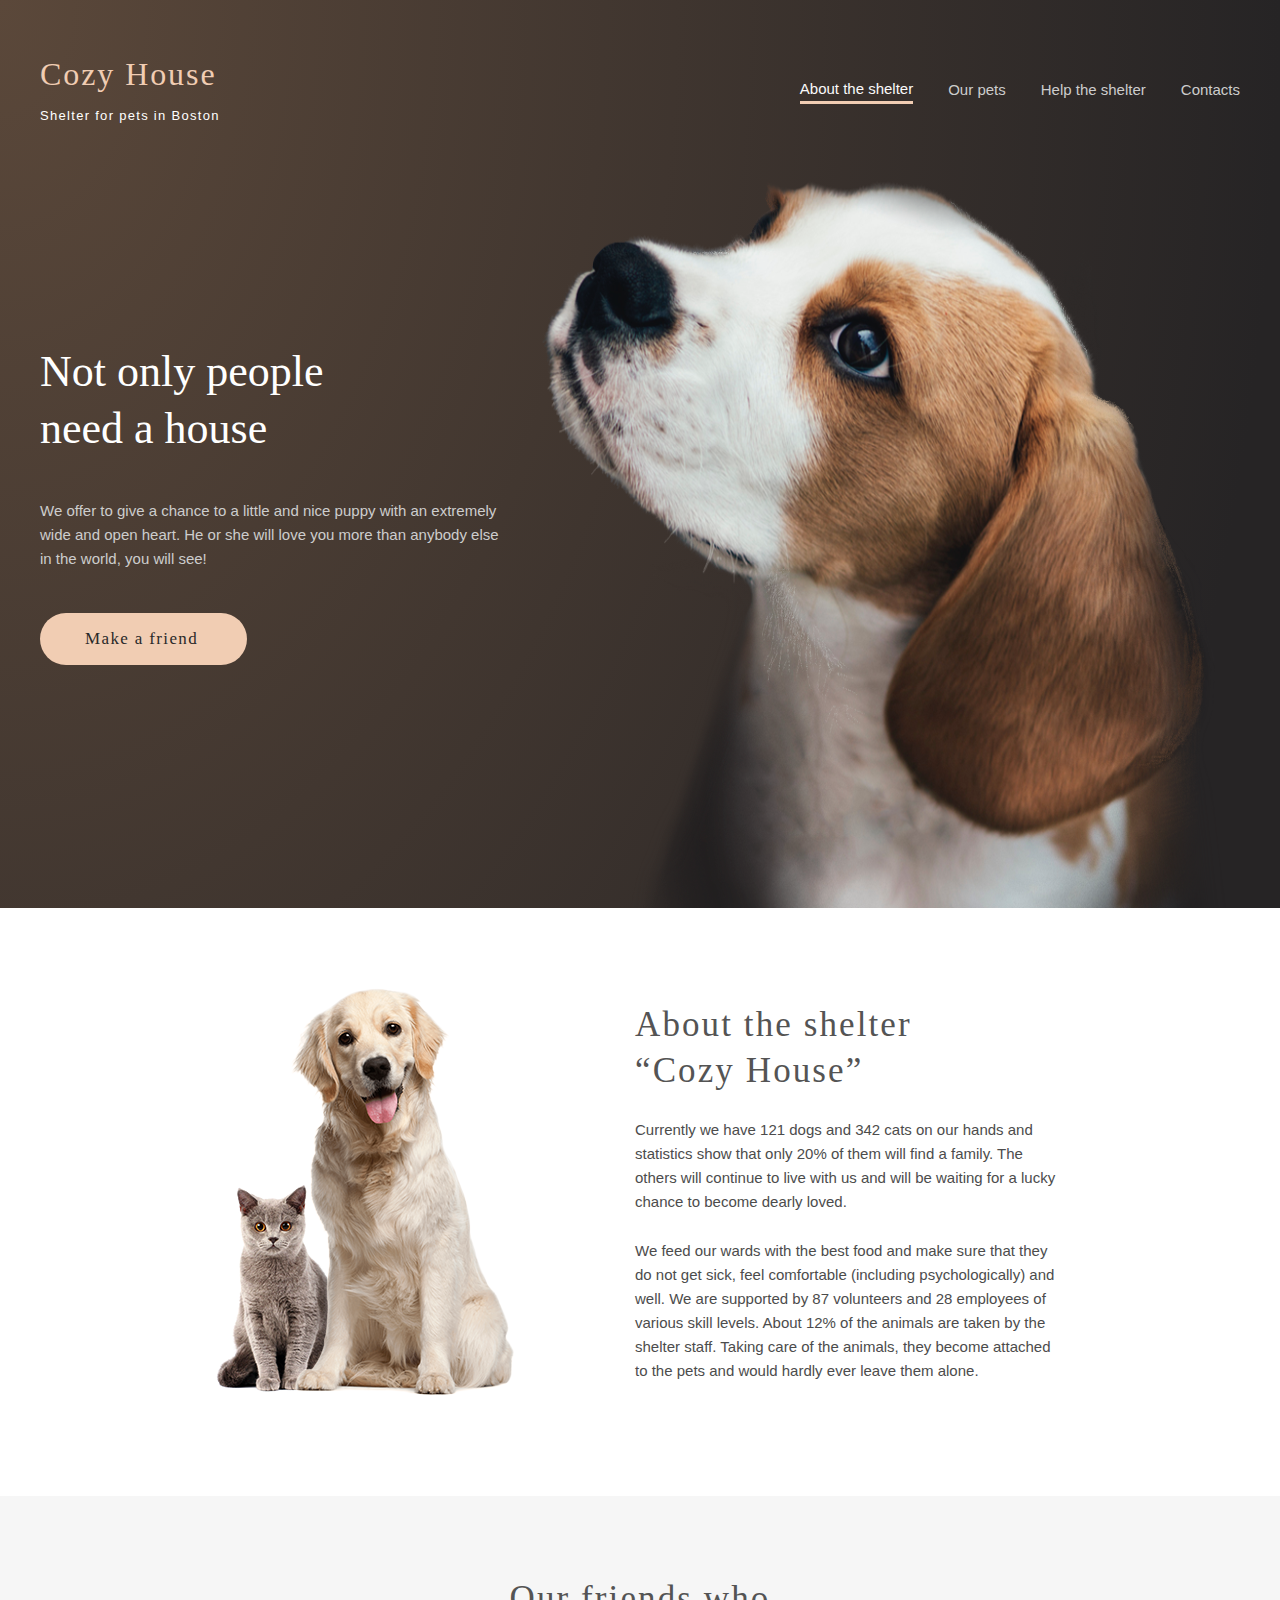
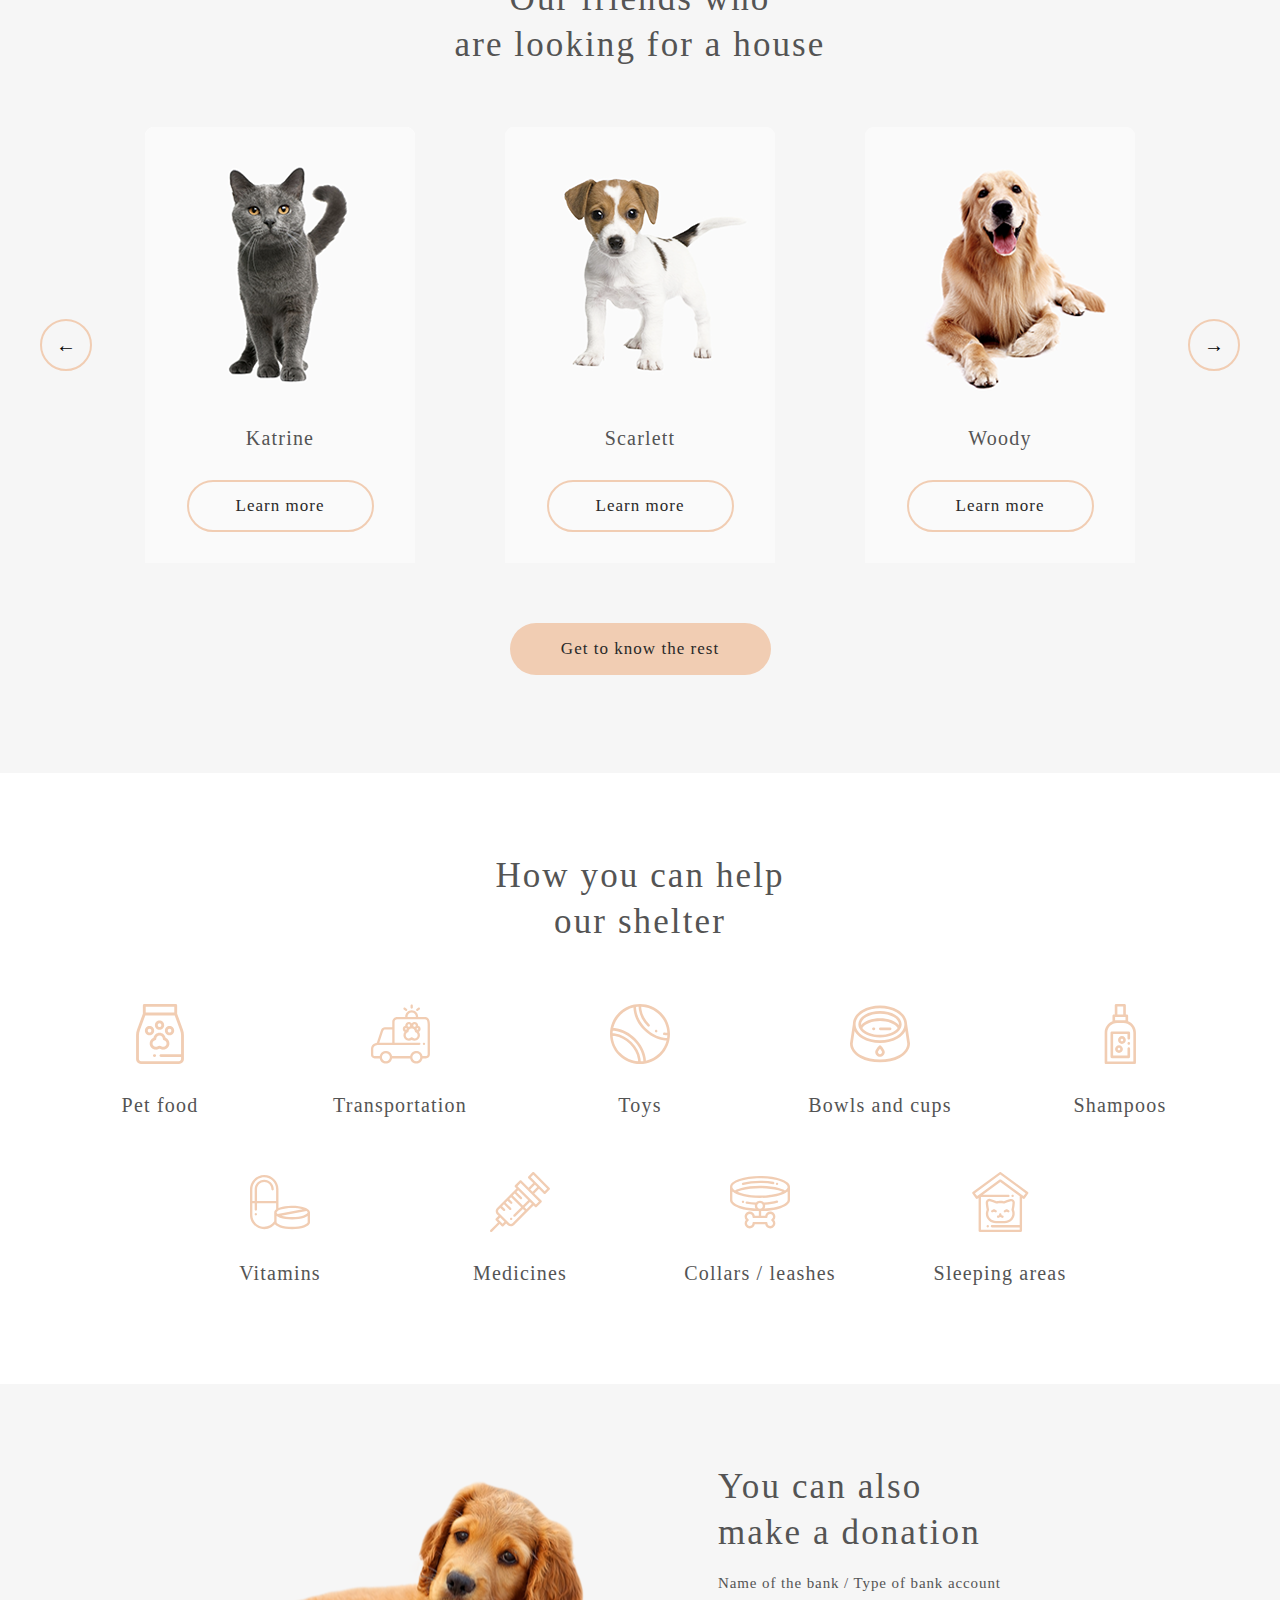
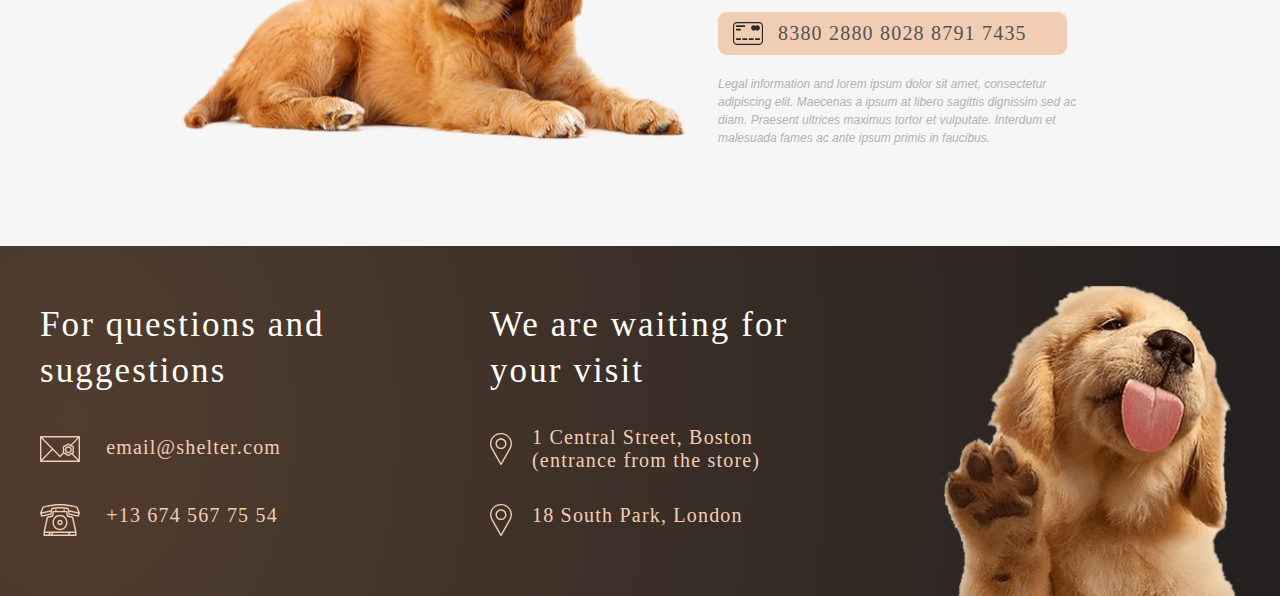
==== commit 58fb9e98: "add: add any js code" ====
--- a/shelter/pages/main/index.html
+++ b/shelter/pages/main/index.html
@@ -30,7 +30,7 @@
             <span></span>
         </div>
     </div>
-</header>
+    </header>
     <main>
         
     <article class="start-screen"><div class="wrapper">
@@ -66,36 +66,35 @@
         <div class="wrapper">
             <h2>Our friends who </br> are looking for a house</h2>
             <div class="slider">
-                <div class="arrow">
+                <div class="arrow" id="arrow_left">
                     &#8592;
                 </div>
                 <div class="cards">
                     <figure>
-                        <img src="../../assets/files/img/pets-katrine.svg" alt="" width="270" height="270">
-                        <figcaption>
-                            Katrine
+                        <img src="../../assets/files/img/pets-katrine.svg" alt="" width="270" height="270" class="pet_img">
+                        <figcaption class="pet_name">
                             
                         </figcaption>
                         <button>Learn more</button>
                     </figure>
                     <figure>
-                        <img src="../../assets/files/img/pets-jennifer.svg" alt="" width="270" height="270">
-                        <figcaption>
-                            Jennifer
+                        <img src="" alt="" width="270" height="270" class="pet_img">
+                        <figcaption class="pet_name">
+                            
                             
                         </figcaption>
                         <button>Learn more</button>
                     </figure>
                     <figure>
-                        <img src="../../assets/files/img/pets-woody.svg" alt="" width="270" height="270">
-                        <figcaption>
+                        <img src="../../assets/files/img/pets-woody.svg" alt="" width="270" height="270" class="pet_img">
+                        <figcaption class="pet_name">
                             Woody
                            
                         </figcaption>
                         <button>Learn more</button>
                     </figure>
                 </div>
-                <div class="arrow">
+                <div class="arrow" id="arrow_right">
                     &#8594;
                 </div>
             </div>
--- a/shelter/assets/css/style.min.css
+++ b/shelter/assets/css/style.min.css
@@ -38,7 +38,9 @@
 
 .active-mobile-menu {
   overflow: hidden;
-}
+
+}
+
 
 input, button, textarea {
   font-family: inherit;
@@ -81,14 +83,16 @@
 /*--------------------*/
 /*/*/
 .wrapper {
-  width: 1200px;
+  max-width: 1280px;
   margin: auto;
+  padding: 0 40px;
+  box-sizing: border-box;
 }
 
 header {
   height: 180px;
   width: 100%;
-  background-size: cover;
+  
 }
 header .wrapper {
   display: flex;
@@ -97,9 +101,14 @@
   height: 100%;
   align-items: center;
 }
+
 header .wrapper #logo {
   display: flex;
   flex-direction: column;
+  z-index: 99;
+}
+header .wrapper a{
+  z-index: 99;
 }
 header .wrapper #logo h1 {
   font-family: "Georgia";
@@ -152,7 +161,7 @@
   position: relative;
   z-index: 2;
   overflow: hidden;
-  margin-left: 43px;
+  margin: 0 42px;
   z-index: 99;
   display: none;
 }
@@ -189,7 +198,7 @@
 
 .start-screen {
   background-image: url("./img/start-screen-gradient-background.svg");
-  background: url(noise_lines_transparent@2X.png), radial-gradient(100% 215.42% at 0% 0%, #5B483A 0%, #262425 100%), #211F20;
+  background: radial-gradient(100% 215.42% at 0% 0%, #5B483A 0%, #262425 100%), #211F20;
   padding: 180px 0 0 0;
   margin-top: -180px;
   background-size: cover;
@@ -304,7 +313,7 @@
   display: flex;
   align-items: center;
   justify-content: center;
-  width: 52px;
+  min-width: 52px;
   height: 52px;
   border: 2px solid #F1CDB3;
   box-sizing: border-box;
@@ -494,7 +503,7 @@
   background-image: url("./img/start-screen-gradient-background.svg");
   background-position: center;
   background-size: cover;
-  background: url(noise_lines_transparent@2X.png), radial-gradient(110.67% 538.64% at 5.73% 50%, #513D2F 0%, #1A1A1C 100%), #211F20;
+  background: radial-gradient(110.67% 538.64% at 5.73% 50%, #513D2F 0%, #1A1A1C 100%), #211F20;
 }
 footer .wrapper {
   display: flex;
@@ -545,7 +554,7 @@
 
 @media (max-width: 1279px) {
   .wrapper {
-    max-width: 708px;
+    padding: 0 30px;
   }
 
   header {
@@ -594,7 +603,10 @@
   }
 
   .pets .wrapper .slider .cards {
-    width: 580px;
+    width: 100%;
+    margin: 0 12px;
+    justify-content: center;
+    column-gap: 40px;
   }
 
   .help {
@@ -605,7 +617,7 @@
     margin-bottom: 45px;
   }
   .help .wrapper figure {
-    width: 236px;
+    width: 33%;
   }
 
   .donation {
@@ -631,9 +643,7 @@
     justify-content: space-around;
     flex-wrap: wrap;
   }
-  footer .wrapper #footer-puppy {
-    margin-top: 40px;
-  }
+
   footer .wrapper .adreses {
     margin-top: 30px;
   }
@@ -642,12 +652,12 @@
     padding-left: 17px;
   }
   footer .wrapper #footer-puppy {
-    margin-top: 65px;
+    margin: 65px 50% 0 50%;
   }
 }
 @media (max-width: 767px) {
   .wrapper {
-    max-width: 300px;
+   padding: 0 10px;
   }
 
   header {
@@ -655,25 +665,28 @@
   }
 
   header .wrapper {
-    justify-content: space-between;
+    justify-content: flex-end;
   }
   header .wrapper nav {
     position: fixed;
     top: 0;
-    left: 0;
-    width: 100%;
+    right: 0;
+    width: 320px;
     height: 100%;
     padding: 15px;
-    transform: translateX(-100%);
+    transform: translateX(100%);
     transition: transform 0.5s;
     flex-direction: column;
     justify-content: center;
     align-items: center;
+    background-color: #292929;
+    z-index: 2;
   }
   header .wrapper nav.active {
     transform: translateX(0);
-    background-color: #292929;
-  }
+    box-shadow: -320px 0px 0px rgba(29, 29, 29, 0.6),-640px 0px 0px rgba(29, 29, 29, 0.6);
+  }
+
   header .wrapper nav a {
     font-size: 32px;
     margin: 20px 0;
@@ -695,7 +708,8 @@
     margin: auto;
   }
   .start-screen .wrapper .info p {
-    max-width: 300px;
+    width: 100%;
+    max-width: 420px;
     font-size: 15px;
     line-height: 160%;
     text-align: center;
@@ -714,7 +728,7 @@
   .about .wrapper .info {
     margin-top: 42px;
     margin-bottom: 20px;
-    max-width: 270px;
+    padding: 0 15px;
   }
   .about .wrapper .info h2 {
     max-width: 250px;
@@ -766,7 +780,7 @@
     margin-bottom: 20px;
   }
   .help .wrapper figure {
-    width: 150px;
+    width: 50%;
     margin-top: 0px;
     margin-bottom: 0;
   }
@@ -824,6 +838,10 @@
   footer {
     height: 809px;
   }
+  footer .wrapper{
+    max-width: 320px;
+    margin: auto;
+  }
   footer .wrapper h2 {
     font-size: 25px;
     text-align: center;
@@ -831,6 +849,9 @@
   }
   footer .wrapper .contacts {
     height: 208px;
+    padding: 0 15px;
+    margin-top: 30px;
+    margin-bottom: 0;
   }
   footer .wrapper .adreses {
     height: 222px;
@@ -842,7 +863,6 @@
   footer .wrapper #footer-puppy {
     width: 260px;
     height: 269px;
-    margin-top: 40px;
-    margin-bottom: 0;
+    margin: 40px auto 0px;
   }
 }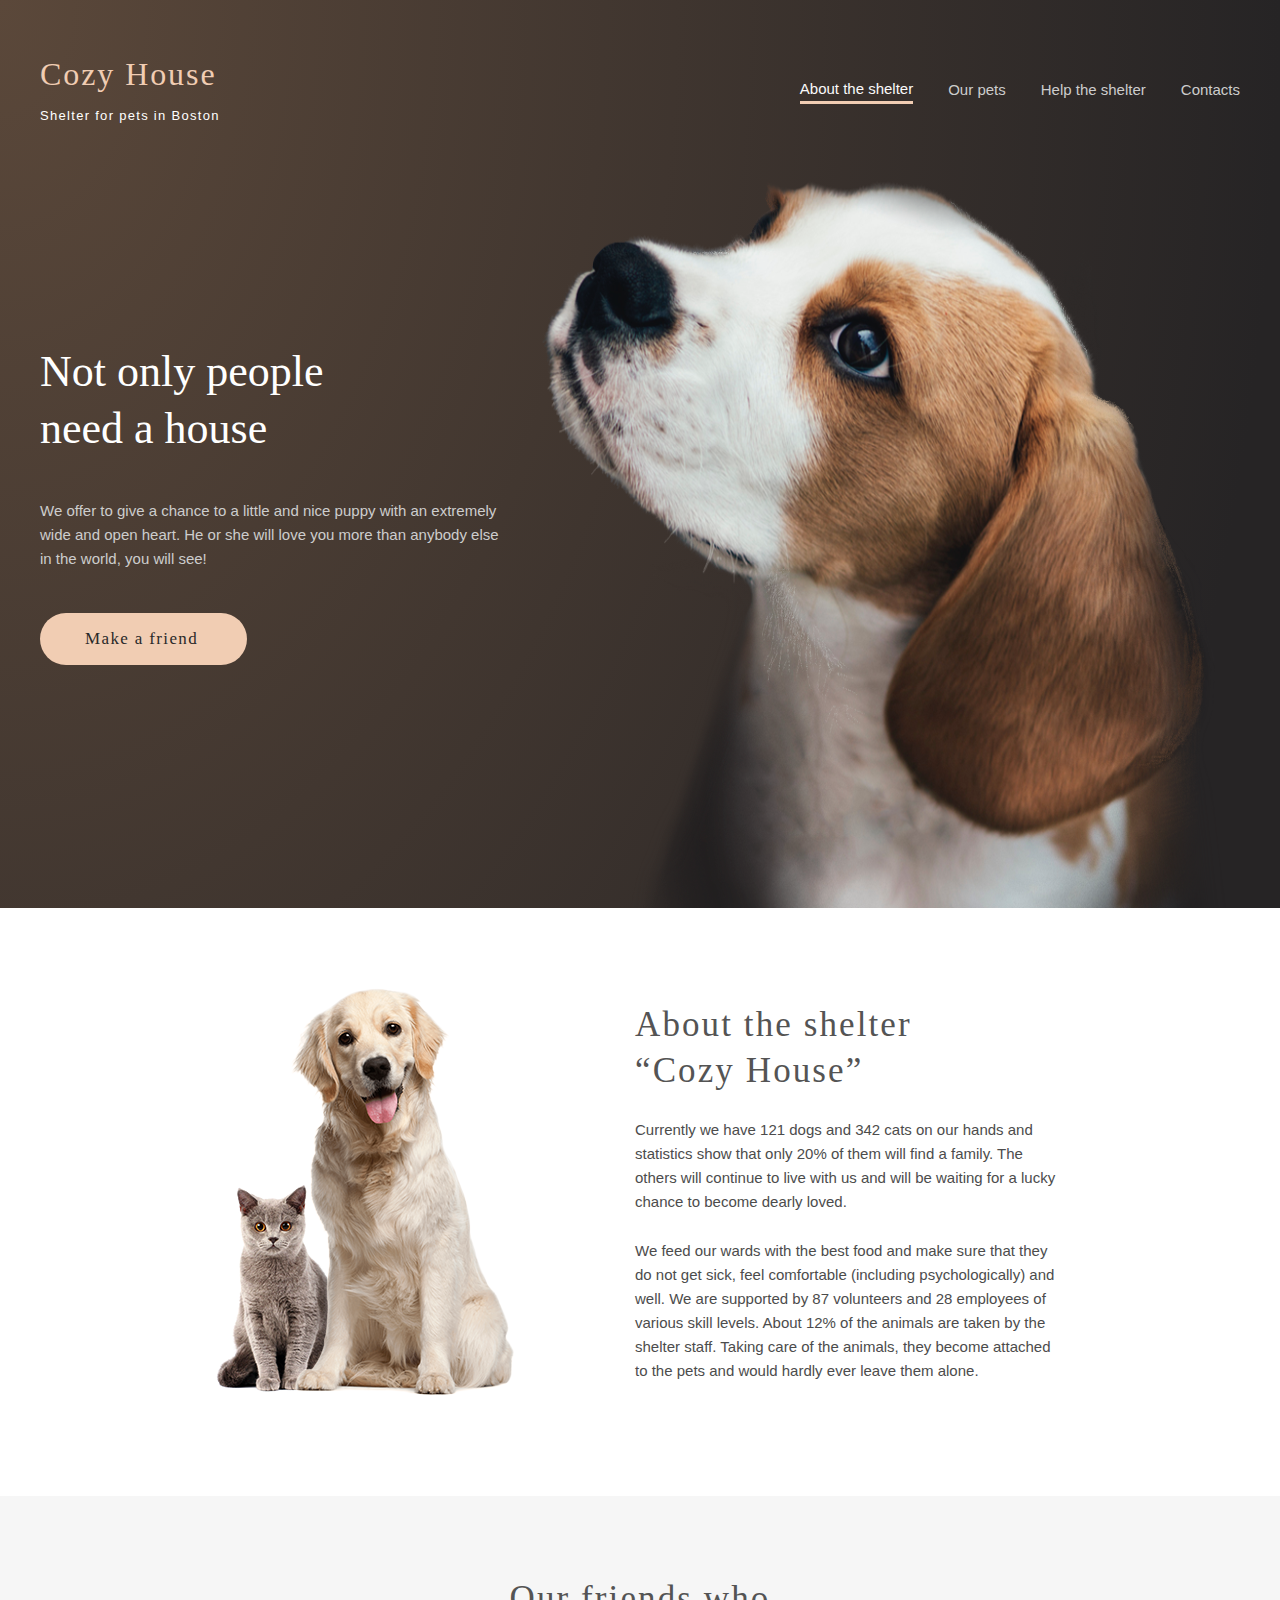
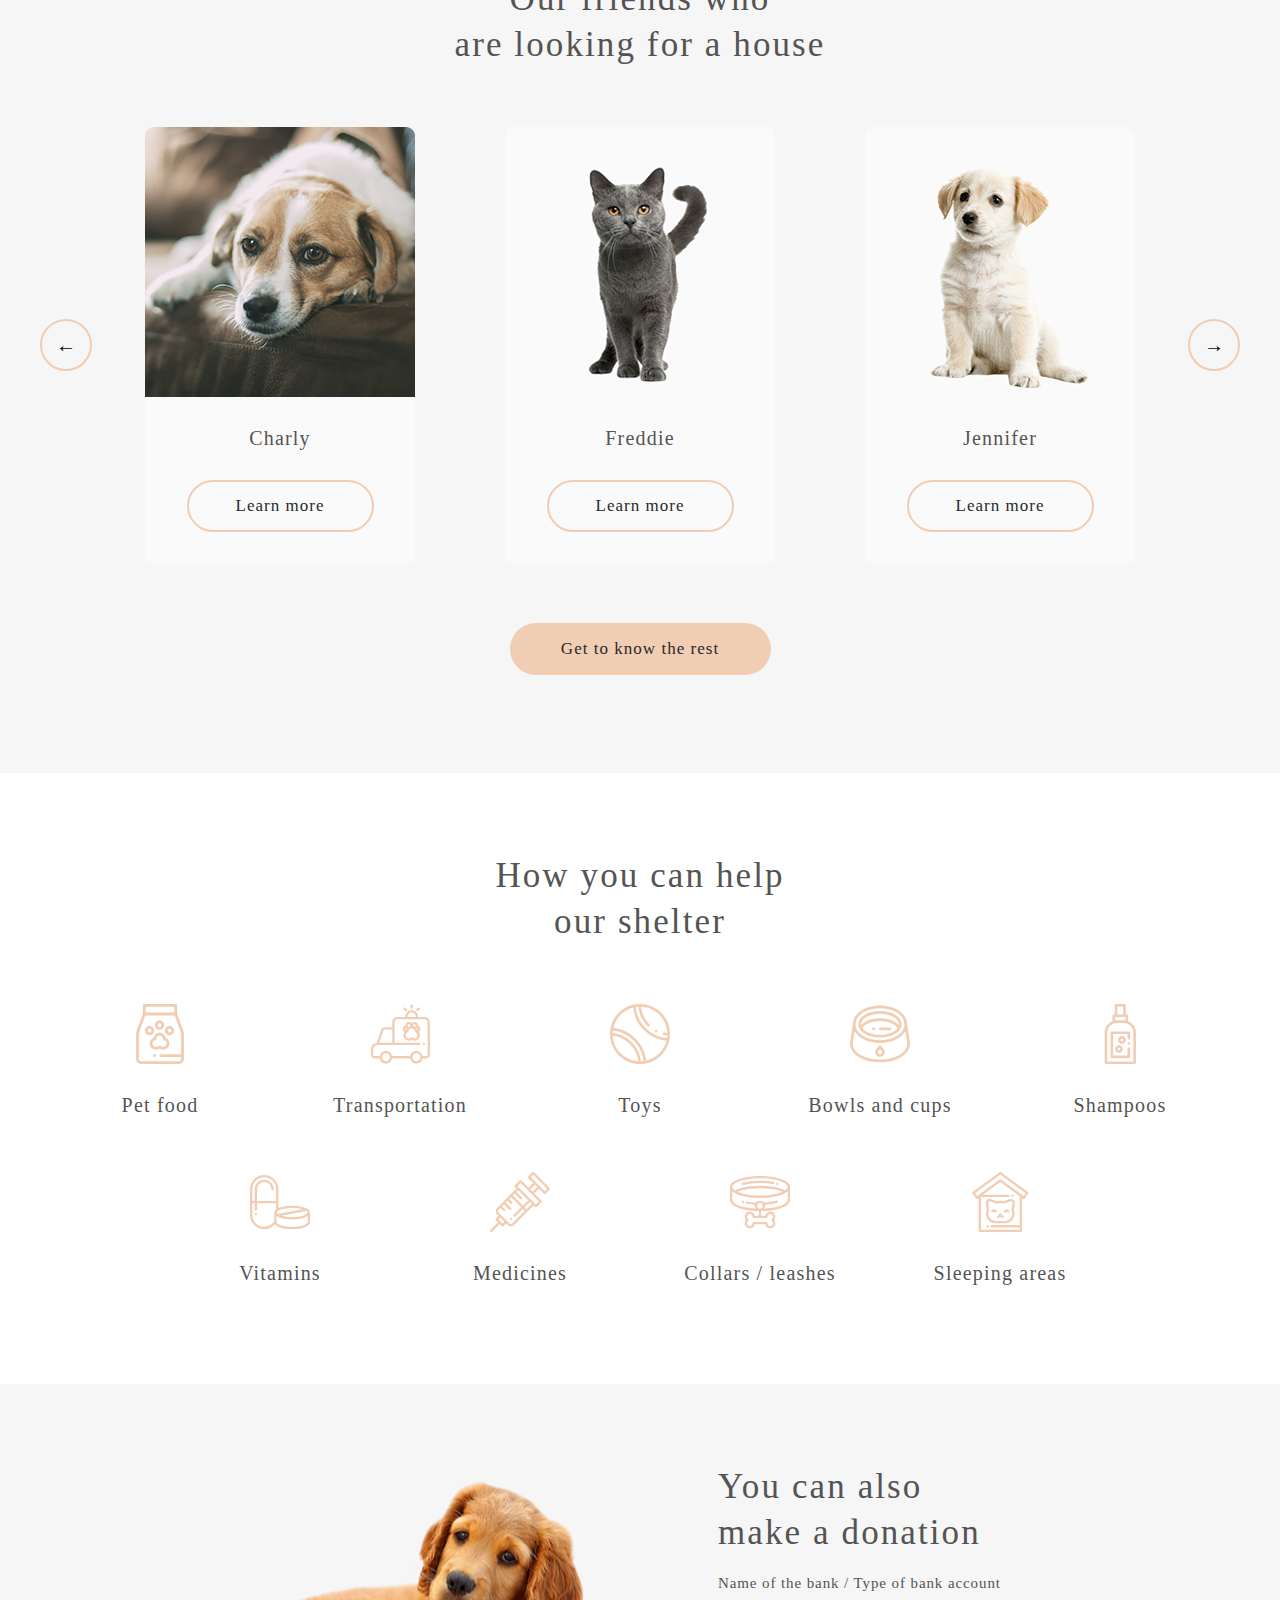
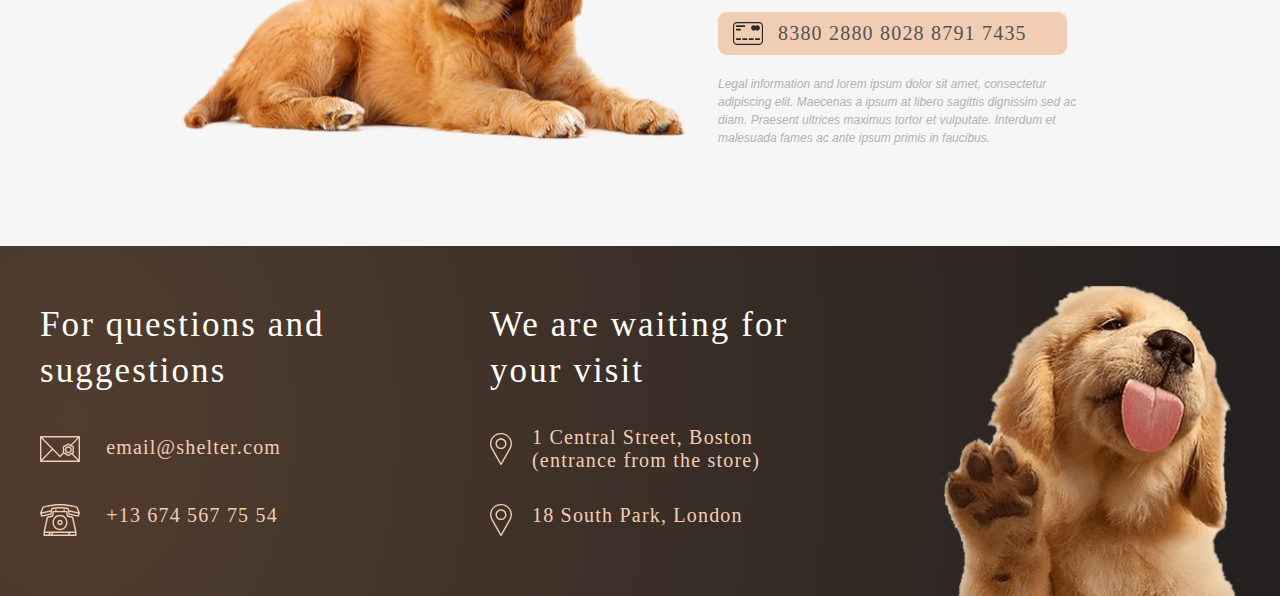
==== commit 9967e745: "add: add some function" ====
--- a/shelter/pages/main/index.html
+++ b/shelter/pages/main/index.html
@@ -9,7 +9,22 @@
     <title>Cozy House</title>
 </head>
 <body>
-
+    <article id="popup" class="nonvision">
+        <div id="modal_window">
+            <img src="" alt="" id="modal_img">
+            <div id="modal_bio">
+                <h2 id="modal_name"></h2>
+                <sub id="modal_sub"></sub>
+                <p id="modal_info"></p>
+                <ul>
+                    <li id="modal_age"></li>
+                    <li id="modal_inoculations"></li>
+                    <li id="modal_diseases"></li>
+                    <li id="modal_parasites"></li>
+                </ul>
+            </div>
+        </div>
+    </article>
     <header>
     <div class="wrapper">
         <a href="index.html">
@@ -70,22 +85,22 @@
                     &#8592;
                 </div>
                 <div class="cards">
-                    <figure>
+                    <figure class="card">
                         <img src="../../assets/files/img/pets-katrine.svg" alt="" width="270" height="270" class="pet_img">
                         <figcaption class="pet_name">
                             
                         </figcaption>
                         <button>Learn more</button>
                     </figure>
-                    <figure>
+                    <figure class="card">
                         <img src="" alt="" width="270" height="270" class="pet_img">
                         <figcaption class="pet_name">
                             
                             
                         </figcaption>
                         <button>Learn more</button>
-                    </figure>
-                    <figure>
+                    </figure >
+                    <figure class="card">
                         <img src="../../assets/files/img/pets-woody.svg" alt="" width="270" height="270" class="pet_img">
                         <figcaption class="pet_name">
                             Woody
@@ -159,7 +174,7 @@
             </div>
         </div>
     </article>
-
+    
 
 </main>
     <footer id="footer">
--- a/shelter/assets/css/style.min.css
+++ b/shelter/assets/css/style.min.css
@@ -105,10 +105,10 @@
 header .wrapper #logo {
   display: flex;
   flex-direction: column;
-  z-index: 99;
+  z-index: 90;
 }
 header .wrapper a{
-  z-index: 99;
+  z-index: 90;
 }
 header .wrapper #logo h1 {
   font-family: "Georgia";
@@ -162,7 +162,7 @@
   z-index: 2;
   overflow: hidden;
   margin: 0 42px;
-  z-index: 99;
+  z-index: 91;
   display: none;
 }
 header .wrapper .menu-btn span {
@@ -552,6 +552,61 @@
   margin-top: 40px;
 }
 
+#popup{
+  width: 100%;
+  height: 100vh;
+  margin: auto;
+  position: fixed;
+  top: 0;
+  z-index: 98;
+  background-color: rgba(29, 29, 29, 0.6);
+}
+.nonvision{
+  display: none;
+}
+#modal_window{
+  z-index: 99;
+  width: 900px;
+  height: 500px;
+  display: flex;
+  flex-direction: row;
+  background-color: #FAFAFA;
+}
+#modal_img{
+  width: 500px;
+  height: 500px;
+}
+#modal_bio{
+  box-sizing: border-box;
+  width: 400px;
+  height: 500px;
+  padding: 50px 20px 88px 29px;
+}
+#modal_name{
+  font-family: 'Georgia';
+  font-size: 35px;
+  line-height: 130%;
+  letter-spacing: 0.06em;
+}
+#modal_sub{
+  font-family: 'Georgia';
+  font-size: 20px;
+  line-height: 115%;
+  letter-spacing: 0.06em;
+  margin-top: 10px;
+}
+#modal_info{
+  font-family: 'Georgia';
+  font-size: 15px;
+  line-height: 110%;
+  letter-spacing: 0.06em;
+  margin-top: 40px;
+  margin-bottom: 40px;
+}
+#modal_bio li{
+  list-style-type: disc;
+  
+}
 @media (max-width: 1279px) {
   .wrapper {
     padding: 0 30px;
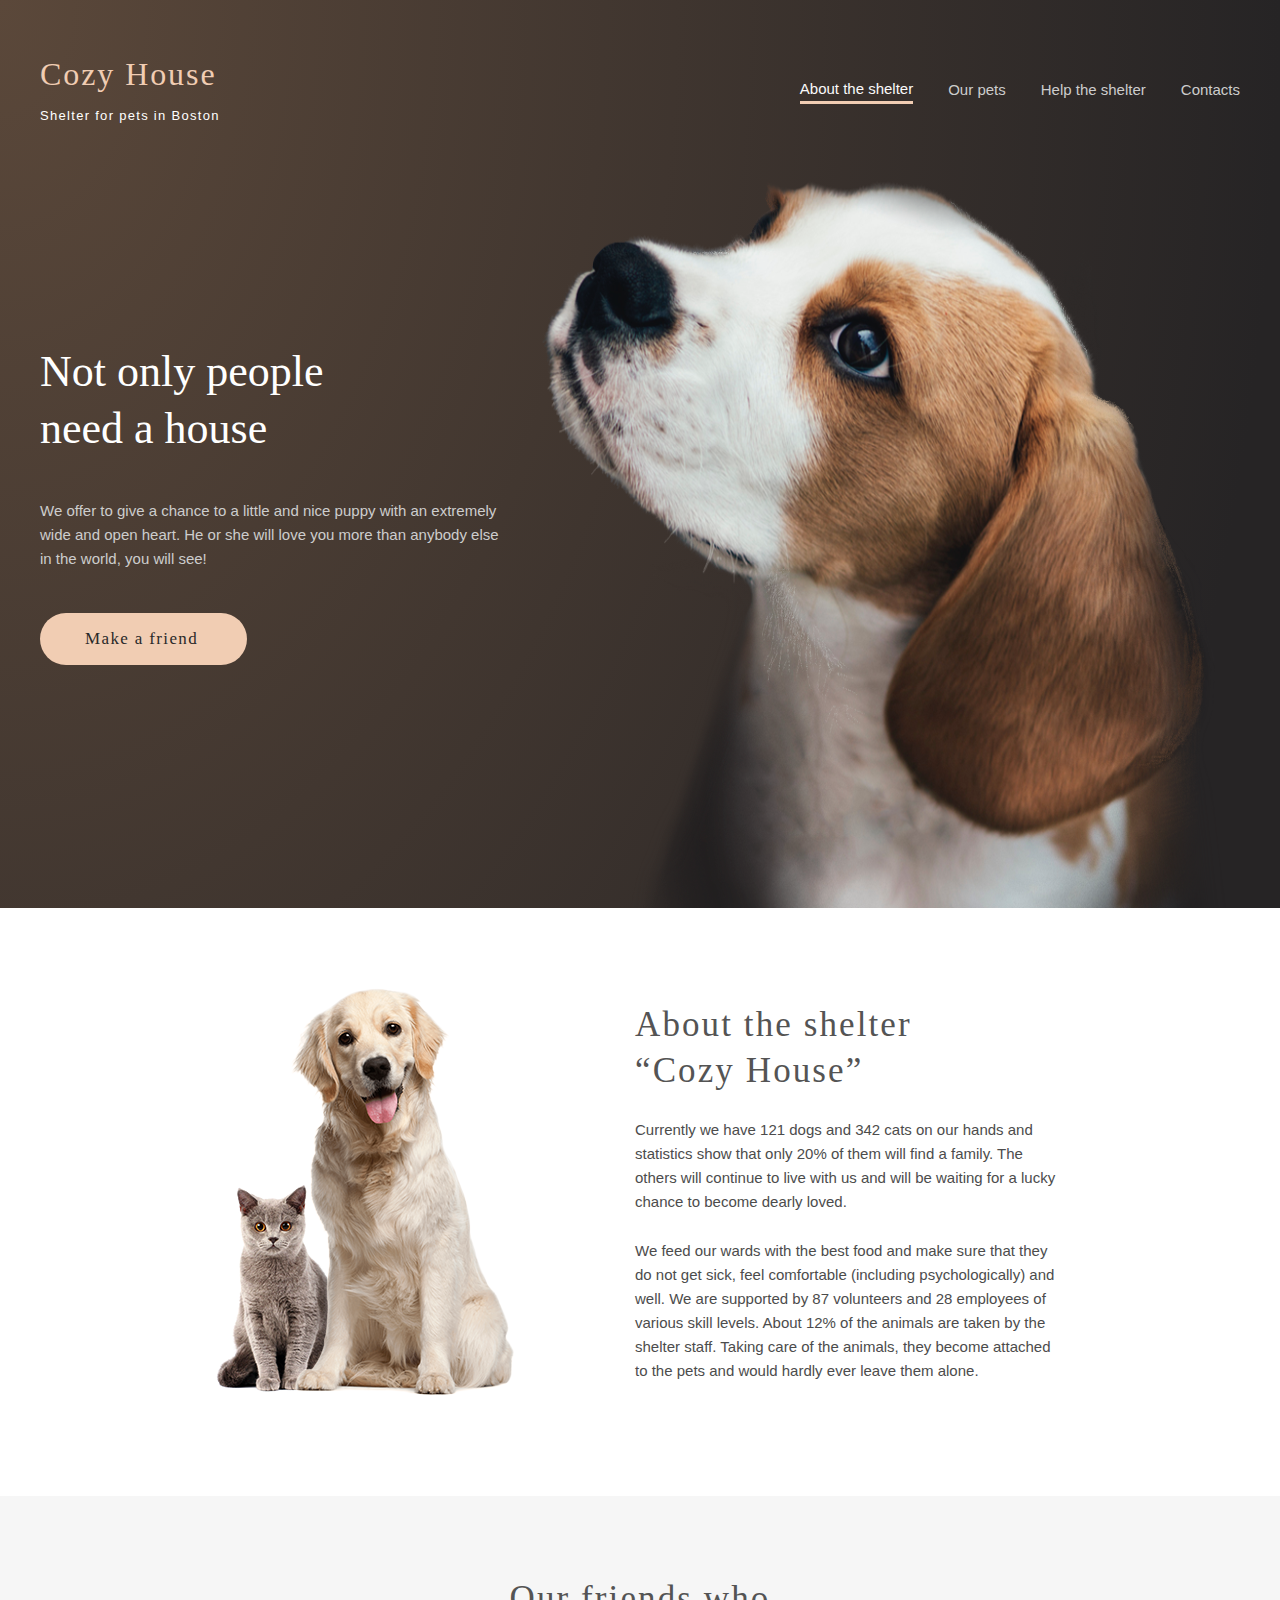
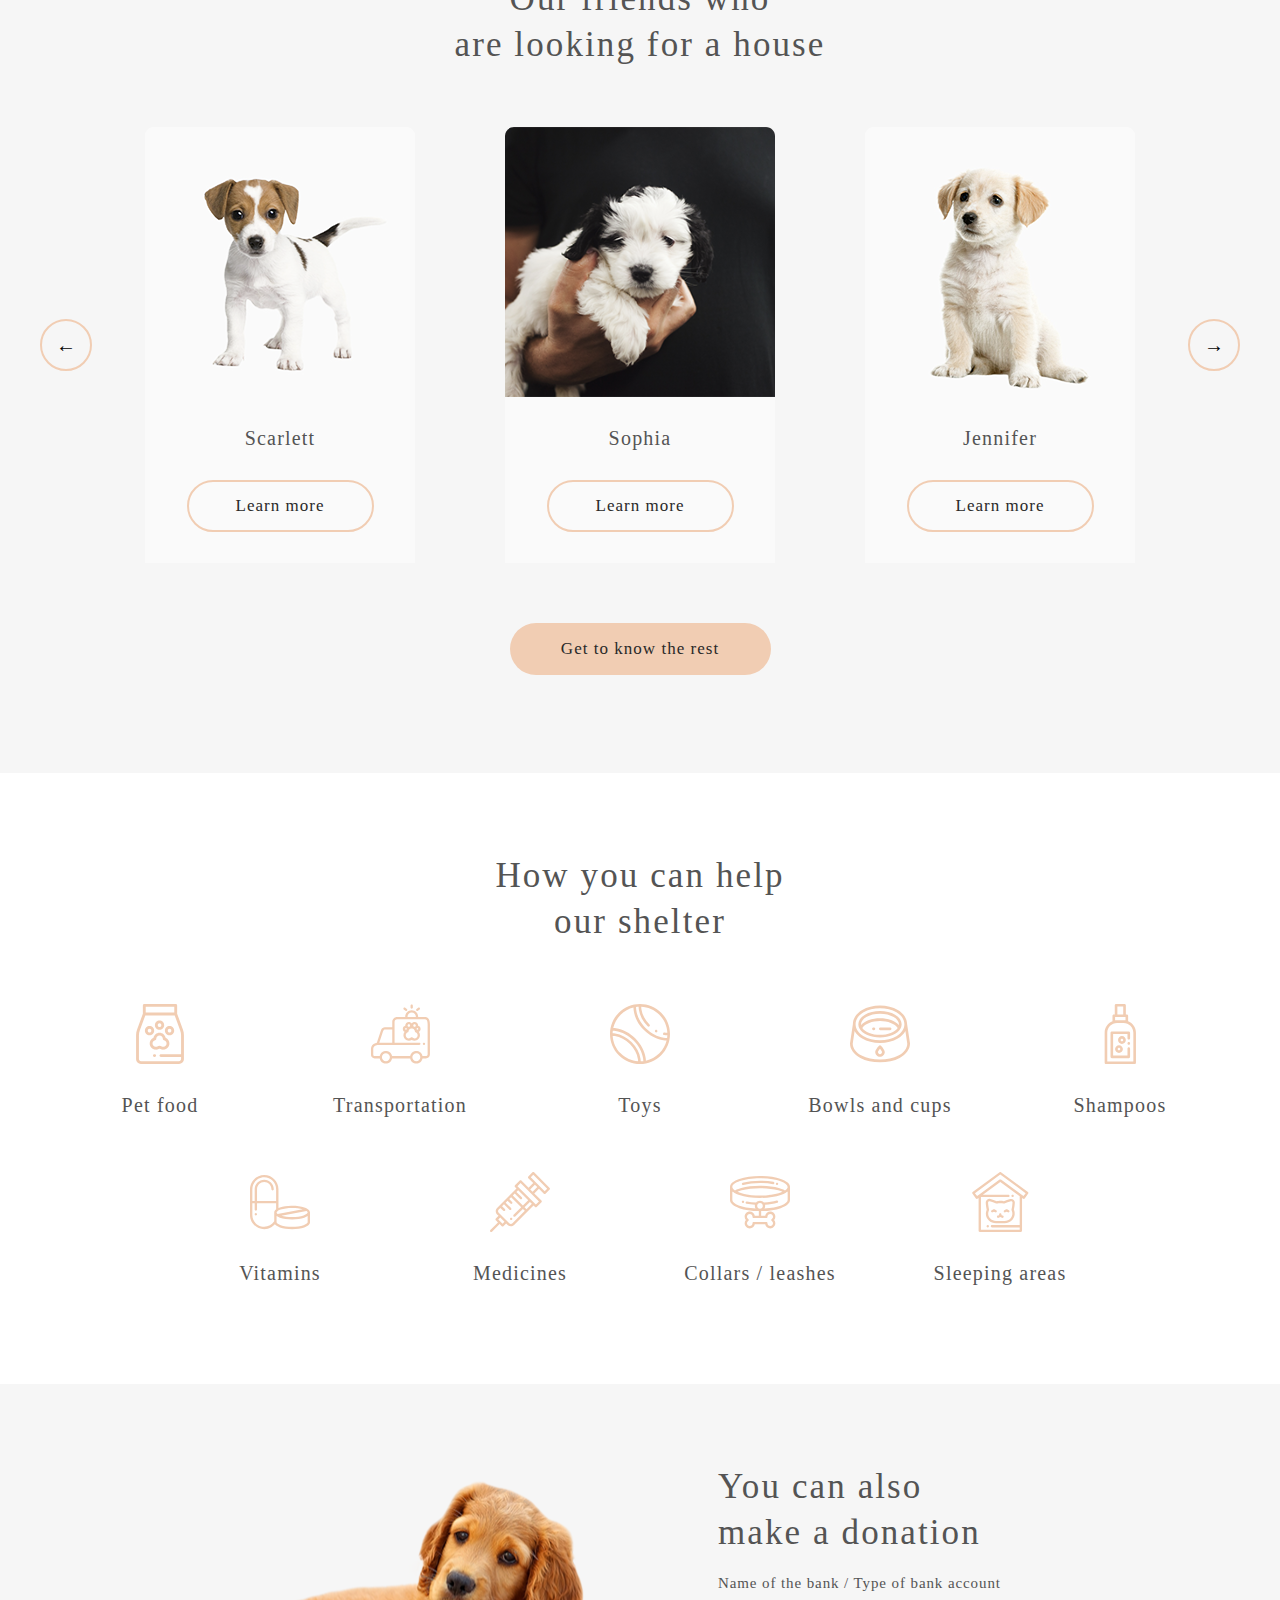
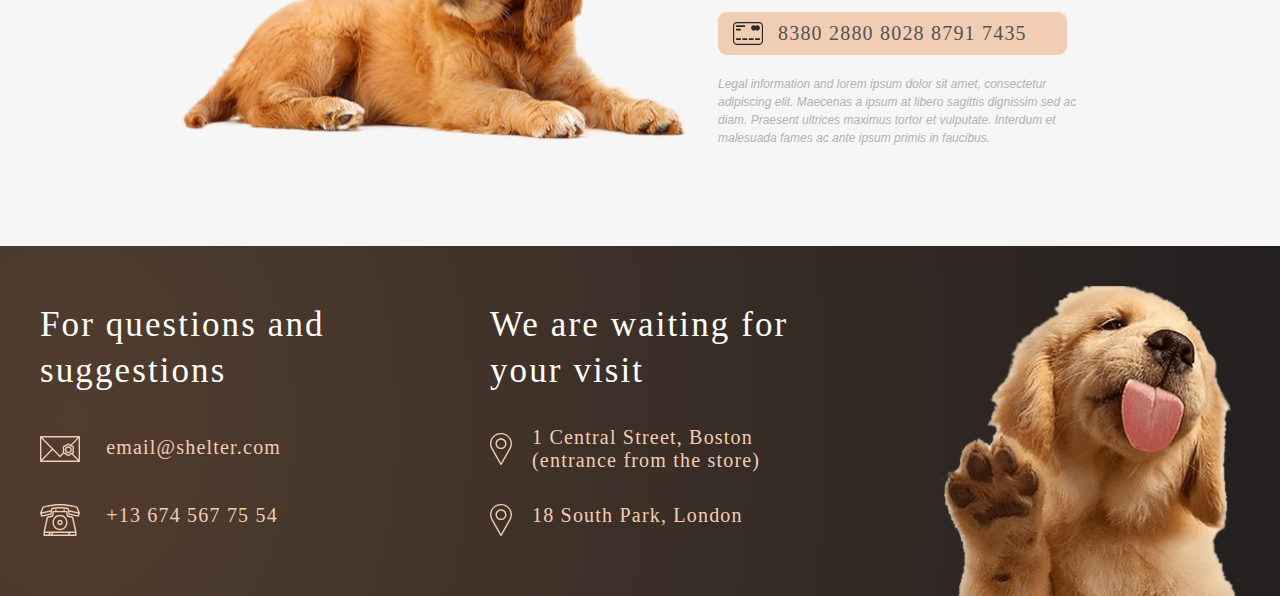
==== commit 3f142bdc: "add: add more funtion" ====
--- a/shelter/pages/main/index.html
+++ b/shelter/pages/main/index.html
@@ -10,6 +10,9 @@
 </head>
 <body>
     <article id="popup" class="nonvision">
+        <div id="cross_wrapper">
+            <div id="cross"> &times; </div>
+        </div>
         <div id="modal_window">
             <img src="" alt="" id="modal_img">
             <div id="modal_bio">
@@ -17,11 +20,12 @@
                 <sub id="modal_sub"></sub>
                 <p id="modal_info"></p>
                 <ul>
-                    <li id="modal_age"></li>
-                    <li id="modal_inoculations"></li>
-                    <li id="modal_diseases"></li>
-                    <li id="modal_parasites"></li>
+                    <li > <font> Age:</font> <span id="modal_age"></span></li>
+                    <li > <font>Inoculations:</font> <span id="modal_inoculations"></span></li>
+                    <li ><font>Diseases:</font> <span id="modal_diseases"></span></li>
+                    <li ><font>Parasites:</font> <span id="modal_parasites"></span></li>
                 </ul>
+              
             </div>
         </div>
     </article>
--- a/shelter/assets/css/style.min.css
+++ b/shelter/assets/css/style.min.css
@@ -560,9 +560,44 @@
   top: 0;
   z-index: 98;
   background-color: rgba(29, 29, 29, 0.6);
+  
+}
+
+.vision{
+  display: flex;
+  flex-direction: column;
+  justify-content: center;
+  align-items: center;
 }
 .nonvision{
   display: none;
+}
+
+#cross_wrapper{
+  width: 1004px;
+  height: 52px;
+  display: flex;
+  flex-direction: row;
+  justify-content: flex-end;
+
+}
+#cross{
+  width: 52px;
+  height: 52px;
+  border-radius: 50%;
+  border: 1px #F1CDB3 solid;
+  display: flex;
+  justify-content: center;
+  align-items: center;
+  font-size: 40px;
+}
+#cross:hover{
+  background-color: #F1CDB3;
+  cursor: pointer;
+}
+.cross_hover{
+  background-color: #F1CDB3;
+  cursor: pointer;
 }
 #modal_window{
   z-index: 99;
@@ -571,15 +606,18 @@
   display: flex;
   flex-direction: row;
   background-color: #FAFAFA;
+  border-radius: 10px;
+  
 }
 #modal_img{
   width: 500px;
-  height: 500px;
+  height: 100%;
+  border-radius: 10px;
 }
 #modal_bio{
   box-sizing: border-box;
   width: 400px;
-  height: 500px;
+  height: 100%;
   padding: 50px 20px 88px 29px;
 }
 #modal_name{
@@ -605,8 +643,24 @@
 }
 #modal_bio li{
   list-style-type: disc;
-  
-}
+  color: #F1CDB3;
+}
+#modal_bio li font{
+  font-family: 'Georgia';
+  font-weight: 700;
+  font-size: 15px;
+  line-height: 110%;
+  letter-spacing: 0.06em;
+  color: #000;
+}
+#modal_bio li span{
+  font-family: 'Georgia';
+  font-size: 15px;
+  line-height: 110%;
+  letter-spacing: 0.06em;
+  color: #000;
+}
+
 @media (max-width: 1279px) {
   .wrapper {
     padding: 0 30px;
